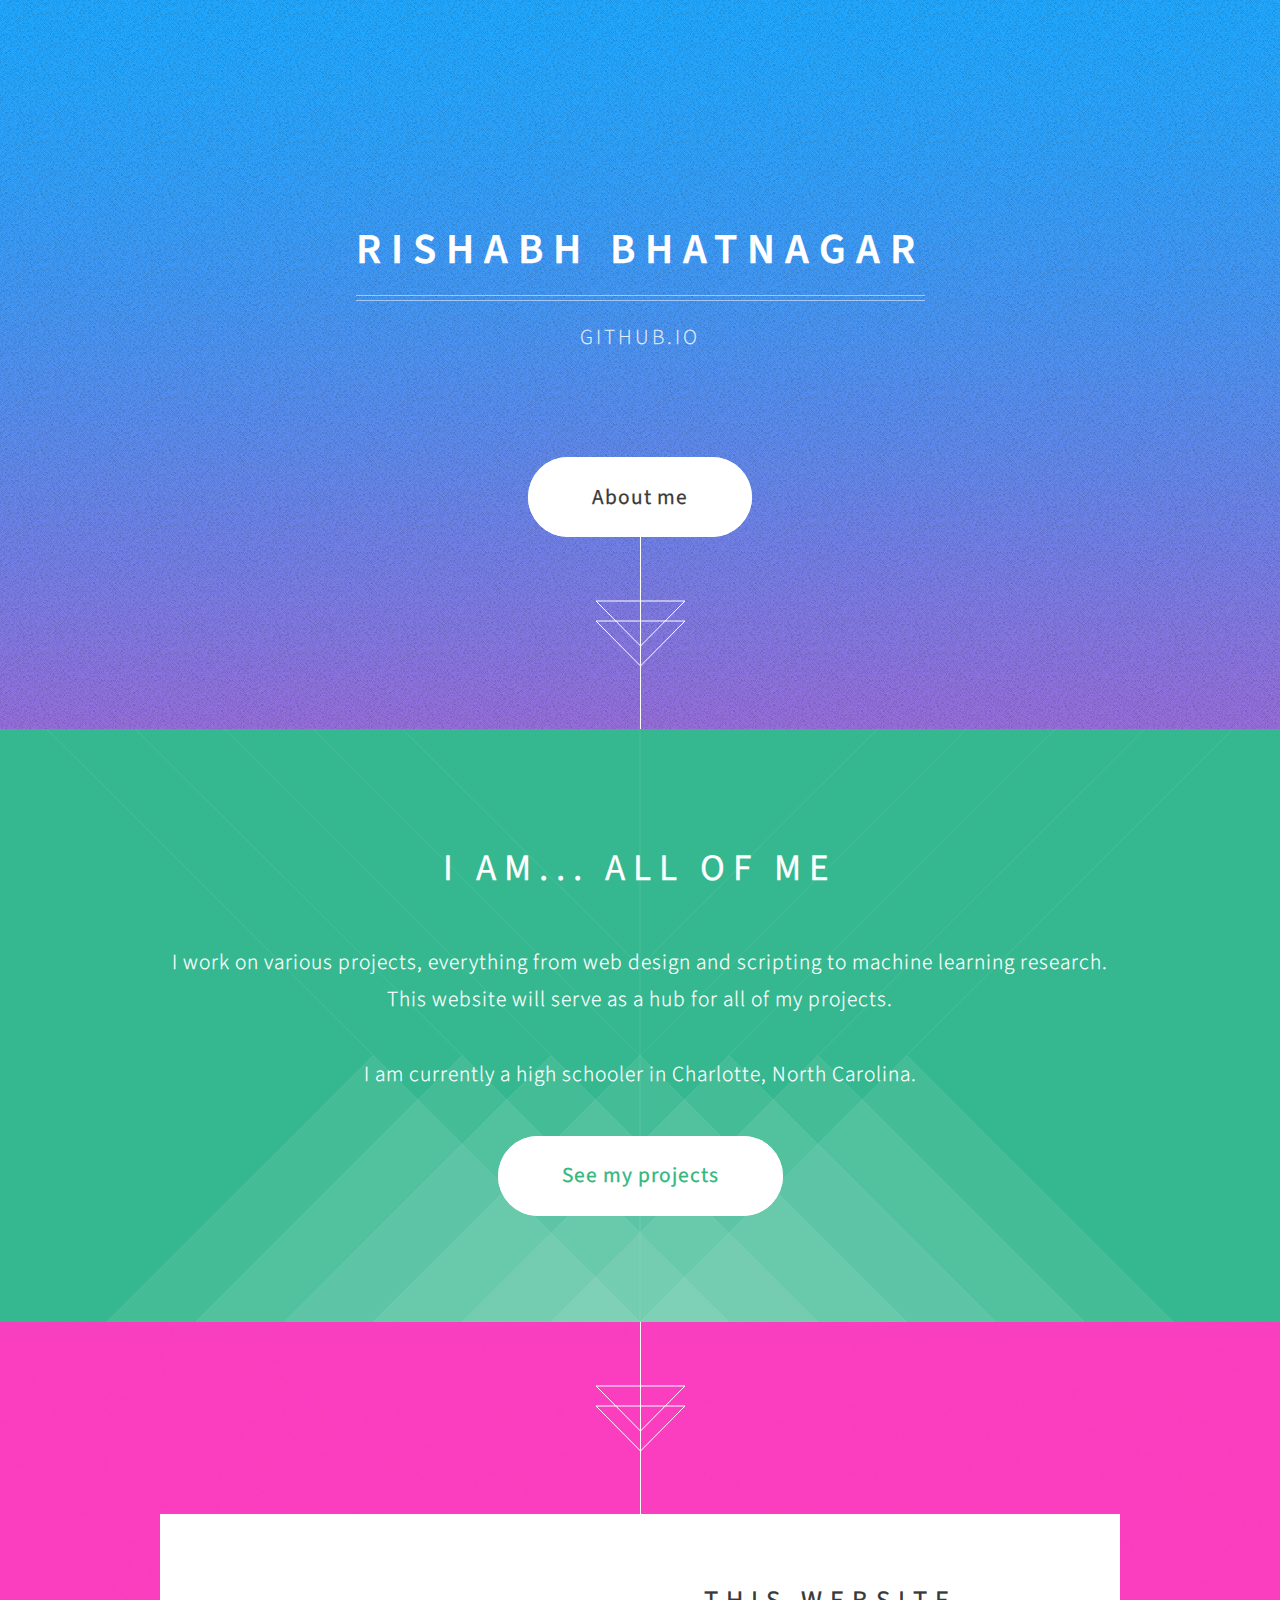
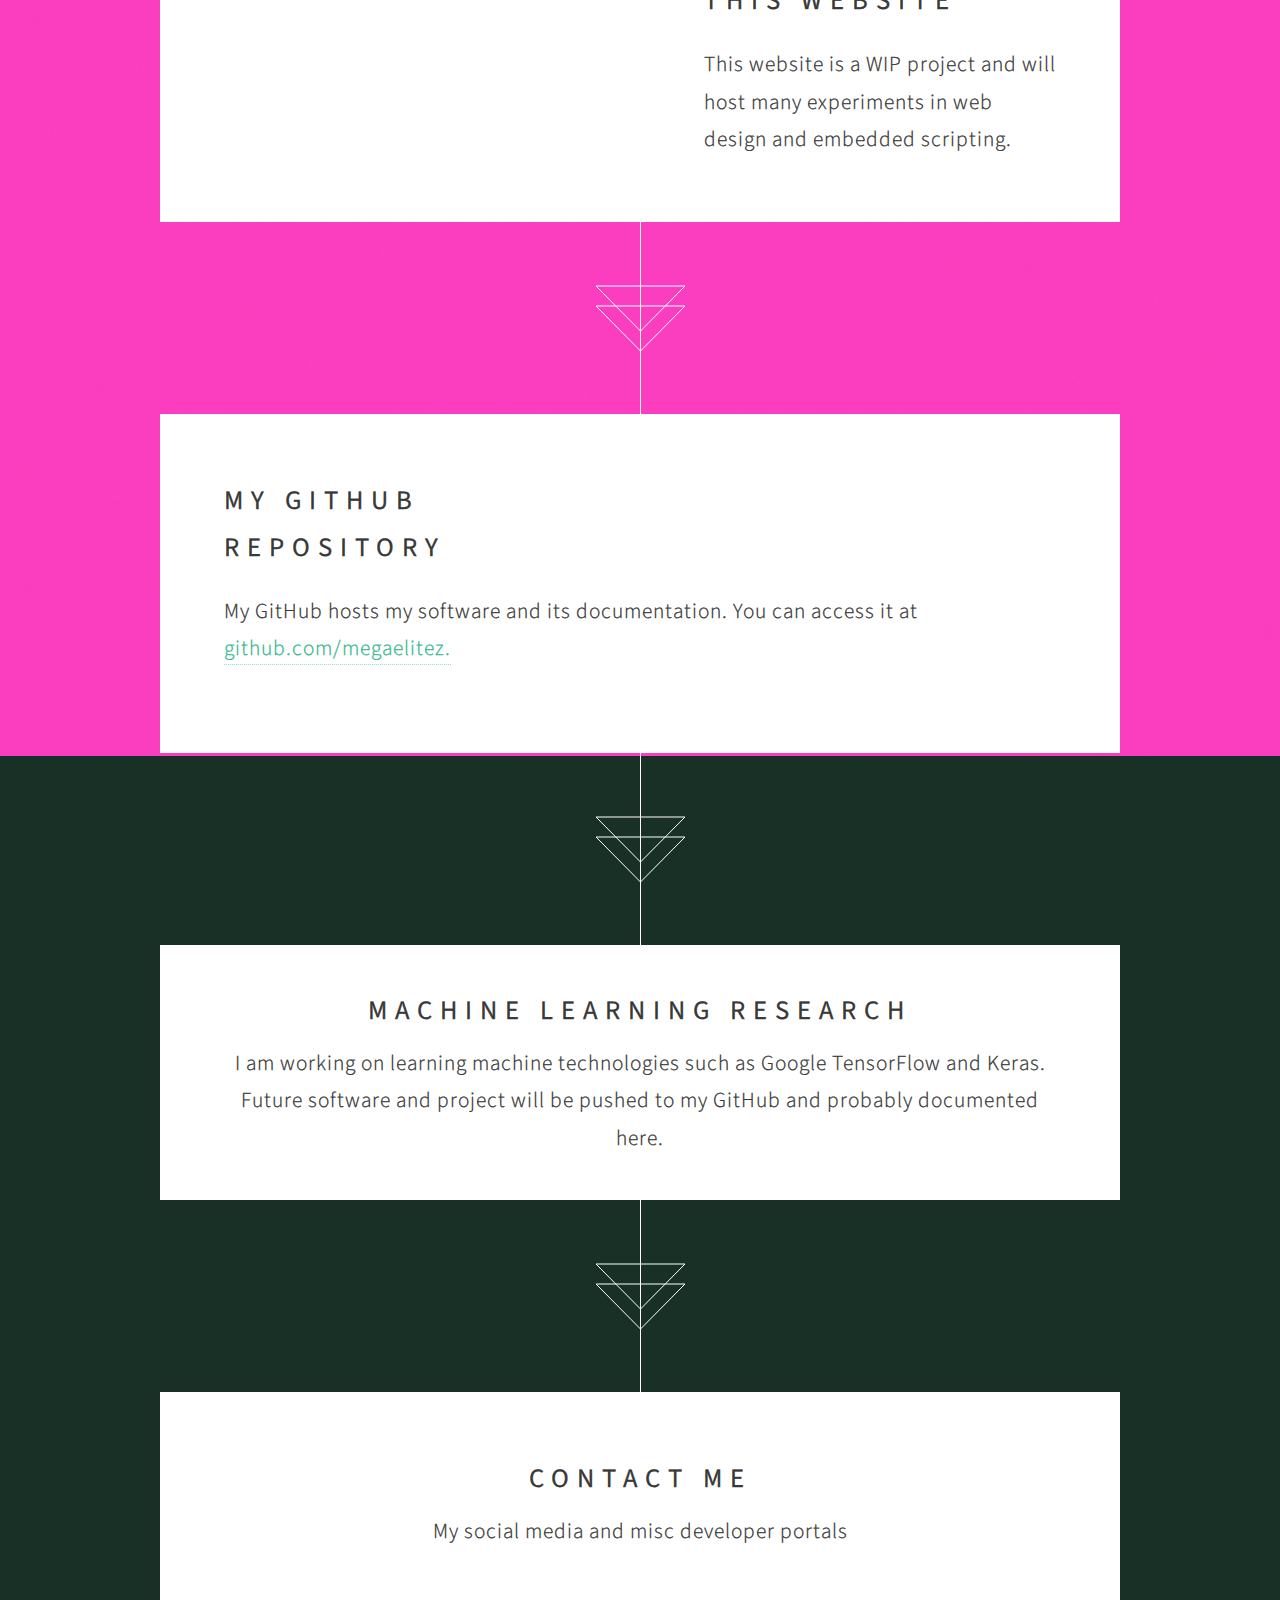
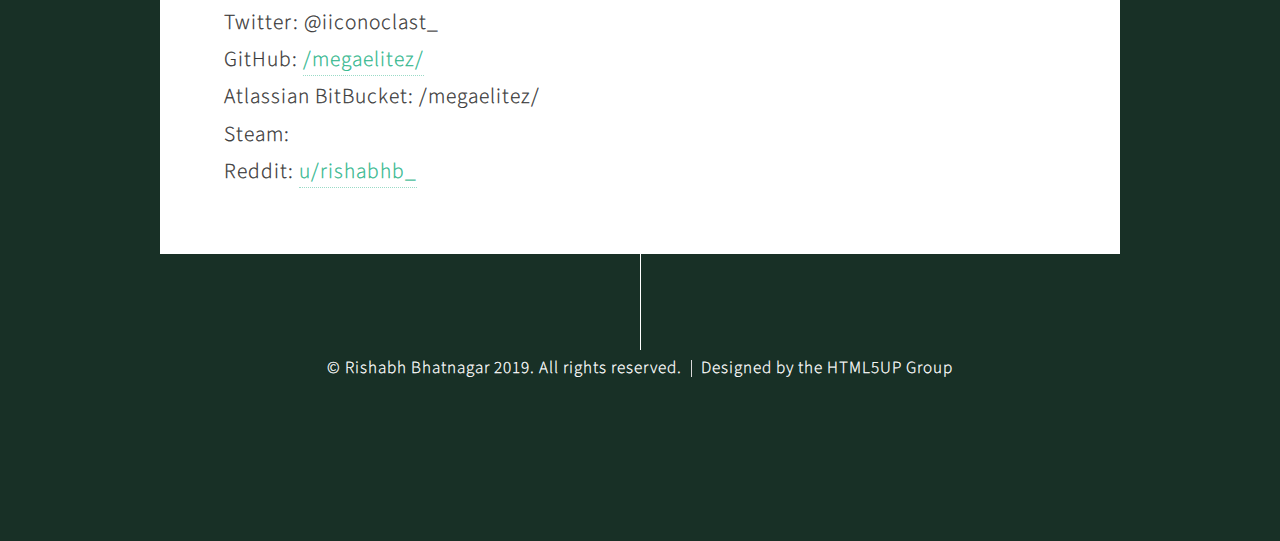
==== index.html @ c84ad57b "Calculator 4" ====
<!DOCTYPE HTML>
<!--
	Overflow by HTML5 UP
	html5up.net | @ajlkn
	Free for personal and commercial use under the CCA 3.0 license (html5up.net/license)
-->
<html>
	<head>
		<!-- Global site tag (gtag.js) - Google Analytics -->
<script async src="https://www.googletagmanager.com/gtag/js?id=UA-146431334-1"></script>
<script>
  window.dataLayer = window.dataLayer || [];
  function gtag(){dataLayer.push(arguments);}
  gtag('js', new Date());

  gtag('config', 'UA-146431334-1');
</script>


		<title>Rishabh Bhatnagar - GitHub.io </title>
		<meta charset="utf-8" />
		<meta name="viewport" content="width=device-width, initial-scale=1, user-scalable=no" />
		<link rel="stylesheet" href="assets/css/main.css" />
		<noscript><link rel="stylesheet" href="assets/css/noscript.css" /></noscript>
	</head>
	<body class="is-preload">

		<!-- Header -->
			<section id="header">
				<header>
					<h1>Rishabh Bhatnagar</h1>
					<p>github.io</p>
				</header>
				<footer>
					<a href="#banner" class="button style2 scrolly-middle">About me</a>
				</footer>
			</section>

		<!-- Banner -->
			<section id="banner">
				<header>
					<h2>I am... All of me</h2>
				</header>
				<p>I work on various projects, everything from web design and scripting to machine learning research.
			  </p>
				<p>
				This website will serve as a hub for all of my projects.
				</p>
			  <br>
				<p>I am currently a high schooler in Charlotte, North Carolina.
			  </p>
				<footer>
					<a href="#first" class="button style2 scrolly">See my projects</a>
				</footer>
			</section>

		<!-- Feature 1 -->
	<article id="first" class="container box style1 right" >
				<div class="inner" >
					<header>
						<h2>This website</h2>
					</header>
					<p>This website is a WIP project and will host many experiments in web design and embedded scripting.</p>
				</div>
			</article>

		<!-- Feature 2 -->
			<article class="container box style1 left">
				<header>
						<h2>My GitHub<br/>
						Repository</h2>
				</header>
			  <p>My GitHub hosts my software and its documentation. You can access it at <a>github.com/megaelitez.</a></p>
				<div class="inner">
</div>
			</article>

		<!-- Portfolio -->
			<article class="container box style2">
				<header>
					<h2>Machine Learning Research</h2>
					<p>I am working on learning machine technologies such as Google TensorFlow and Keras. Future software and project will be pushed to my GitHub and probably documented here.</p>
				</header>
			</article>

		<!-- Contact -->
			<article class="container box style3">
				<header>
					<h2>Contact Me</h2>
					<p>My social media and misc developer portals</p>
				</header>
				<p>Twitter: @iiconoclast_<br>
				GitHub: <a href="github.com/megaelitez">/megaelitez/</a><br>
				Atlassian BitBucket: /megaelitez/<br>
					Steam: <a href="steamcommunity.com/id/iiconic>/id/iiconic"></a><br>
				Reddit: <a href="reddit.com/u/rishabhb">u/rishabhb_</a>
				</p>
				
			</article>

		<!-- Generic -->
		<!--
			<article class="container box style3">
				<header>
					<h2>Generic Box</h2>
					<p>Just a generic box. Nothing to see here.</p>
				</header>
				<section>
					<header>
						<h3>Paragraph</h3>
						<p>This is a subtitle</p>
					</header>
					<p>Phasellus nisl nisl, varius id <sup>porttitor sed pellentesque</sup> ac orci. Pellentesque
					habitant <strong>strong</strong> tristique <b>bold</b> et netus <i>italic</i> malesuada <em>emphasized</em> ac turpis egestas. Morbi
					leo suscipit ut. Praesent <sub>id turpis vitae</sub> turpis pretium ultricies. Vestibulum sit
					amet risus elit.</p>
				</section>
				<section>
					<header>
						<h3>Blockquote</h3>
					</header>
					<blockquote>Fringilla nisl. Donec accumsan interdum nisi, quis tincidunt felis sagittis eget.
					tempus euismod. Vestibulum ante ipsum primis in faucibus.</blockquote>
				</section>
				<section>
					<header>
						<h3>Divider</h3>
					</header>
					<p>Donec consectetur <a href="#">vestibulum dolor et pulvinar</a>. Etiam vel felis enim, at viverra
					ligula. Ut porttitor sagittis lorem, quis eleifend nisi ornare vel. Praesent nec orci
					facilisis leo magna. Cras sit amet urna eros, id egestas urna. Quisque aliquam
					tempus euismod. Vestibulum ante ipsum primis in faucibus orci luctus et ultrices
					posuere cubilia.</p>
					<hr />
					<p>Donec consectetur vestibulum dolor et pulvinar. Etiam vel felis enim, at viverra
					ligula. Ut porttitor sagittis lorem, quis eleifend nisi ornare vel. Praesent nec orci
					facilisis leo magna. Cras sit amet urna eros, id egestas urna. Quisque aliquam
					tempus euismod. Vestibulum ante ipsum primis in faucibus orci luctus et ultrices
					posuere cubilia.</p>
				</section>
				<section>
					<header>
						<h3>Unordered List</h3>
					</header>
					<ul>
						<li>Donec consectetur vestibulum dolor et pulvinar. Etiam vel felis enim, at viverra ligula. Ut porttitor sagittis lorem, quis eleifend nisi ornare vel.</li>
						<li>Donec consectetur vestibulum dolor et pulvinar. Etiam vel felis enim, at viverra ligula. Ut porttitor sagittis lorem, quis eleifend nisi ornare vel.</li>
						<li>Donec consectetur vestibulum dolor et pulvinar. Etiam vel felis enim, at viverra ligula. Ut porttitor sagittis lorem, quis eleifend nisi ornare vel.</li>
						<li>Donec consectetur vestibulum dolor et pulvinar. Etiam vel felis enim, at viverra ligula. Ut porttitor sagittis lorem, quis eleifend nisi ornare vel.</li>
					</ul>
				</section>
				<section>
					<header>
						<h3>Ordered List</h3>
					</header>
					<ol>
						<li>Donec consectetur vestibulum dolor et pulvinar. Etiam vel felis enim, at viverra ligula. Ut porttitor sagittis lorem, quis eleifend nisi ornare vel.</li>
						<li>Donec consectetur vestibulum dolor et pulvinar. Etiam vel felis enim, at viverra ligula. Ut porttitor sagittis lorem, quis eleifend nisi ornare vel.</li>
						<li>Donec consectetur vestibulum dolor et pulvinar. Etiam vel felis enim, at viverra ligula. Ut porttitor sagittis lorem, quis eleifend nisi ornare vel.</li>
						<li>Donec consectetur vestibulum dolor et pulvinar. Etiam vel felis enim, at viverra ligula. Ut porttitor sagittis lorem, quis eleifend nisi ornare vel.</li>
					</ol>
				</section>
				<section>
					<header>
						<h3>Table</h3>
					</header>
					<div class="table-wrapper">
						<table>
							<thead>
								<tr>
									<th>ID</th>
									<th>Name</th>
									<th>Description</th>
									<th>Price</th>
								</tr>
							</thead>
							<tbody>
								<tr>
									<td>45815</td>
									<td>Something</td>
									<td>Ut porttitor sagittis lorem quis nisi ornare.</td>
									<td>29.99</td>
								</tr>
								<tr>
									<td>24524</td>
									<td>Nothing</td>
									<td>Ut porttitor sagittis lorem quis nisi ornare.</td>
									<td>19.99</td>
								</tr>
								<tr>
									<td>45815</td>
									<td>Something</td>
									<td>Ut porttitor sagittis lorem quis nisi ornare.</td>
									<td>29.99</td>
								</tr>
								<tr>
									<td>24524</td>
									<td>Nothing</td>
									<td>Ut porttitor sagittis lorem quis nisi ornare.</td>
									<td>19.99</td>
								</tr>
							</tbody>
							<tfoot>
								<tr>
									<td colspan="3"></td>
									<td>100.00</td>
								</tr>
							</tfoot>
						</table>
					</div>
				</section>
				<section>
					<header>
						<h3>Form</h3>
					</header>
					<form method="post" action="#">
						<div class="row">
							<div class="col-6 col-12-mobile">
								<input class="text" type="text" name="name" id="name" value="" placeholder="John Doe" />
							</div>
							<div class="col-6 col-12-mobile">
								<input class="text" type="text" name="email" id="email" value="" placeholder="johndoe@domain.tld" />
							</div>
							<div class="col-12">
								<select name="department" id="department">
									<option value="">Choose a department</option>
									<option value="1">Manufacturing</option>
									<option value="2">Administration</option>
									<option value="3">Support</option>
								</select>
							</div>
							<div class="col-12">
								<input class="text" type="text" name="subject" id="subject" value="" placeholder="Enter your subject" />
							</div>
							<div class="col-12">
								<textarea name="message" id="message" placeholder="Enter your message"></textarea>
							</div>
							<div class="col-12">
								<ul class="actions">
									<li><input type="submit" value="Submit" /></li>
									<li><input type="reset" class="style3" value="Clear Form" /></li>
								</ul>
							</div>
						</div>
					</form>
				</section>
			</article>
		-->

		<section id="footer">

			<div class="copyright">
				<ul class="menu">
					<li>&copy; Rishabh Bhatnagar 2019. All rights reserved.</li><li>Designed by the HTML5UP Group</li>
				</ul>
			</div>
		</section>

		<!-- Scripts -->
			<script src="assets/js/jquery.min.js"></script>
			<script src="assets/js/jquery.scrolly.min.js"></script>
			<script src="assets/js/jquery.poptrox.min.js"></script>
			<script src="assets/js/browser.min.js"></script>
			<script src="assets/js/breakpoints.min.js"></script>
			<script src="assets/js/util.js"></script>
			<script src="assets/js/main.js"></script>

	</body>
</html>
---- assets/css/main.css ----
@import url("https://fonts.googleapis.com/css?family=Source+Sans+Pro:300,300italic,400,600");
@import url("fontawesome-all.min.css");

/*
	Overflow by HTML5 UP
	html5up.net | @ajlkn
	Free for personal and commercial use under the CCA 3.0 license (html5up.net/license)
*/

html, body, div, span, applet, object,
iframe, h1, h2, h3, h4, h5, h6, p, blockquote,
pre, a, abbr, acronym, address, big, cite,
code, del, dfn, em, img, ins, kbd, q, s, samp,
small, strike, strong, sub, sup, tt, var, b,
u, i, center, dl, dt, dd, ol, ul, li, fieldset,
form, label, legend, table, caption, tbody,
tfoot, thead, tr, th, td, article, aside,
canvas, details, embed, figure, figcaption,
footer, header, hgroup, menu, nav, output, ruby,
section, summary, time, mark, audio, video {
	margin: 0;
	padding: 0;
	border: 0;
	font-size: 100%;
	font: inherit;
	vertical-align: baseline;}

article, aside, details, figcaption, figure,
footer, header, hgroup, menu, nav, section {
	display: block;}

body {
	line-height: 1;
}

ol, ul {
	list-style: none;
}

blockquote, q {
	quotes: none;
}

	blockquote:before, blockquote:after, q:before, q:after {
		content: '';
		content: none;
	}

table {
	border-collapse: collapse;
	border-spacing: 0;
}

body {
	-webkit-text-size-adjust: none;
}

mark {
	background-color: transparent;
	color: inherit;
}

input::-moz-focus-inner {
	border: 0;
	padding: 0;
}

input, select, textarea {
	-moz-appearance: none;
	-webkit-appearance: none;
	-ms-appearance: none;
	appearance: none;
}

/* Basic */

	html {
		box-sizing: border-box;
	}

	*, *:before, *:after {
		box-sizing: inherit;
	}

	body {
		background-color: #183026;
		background-image: url("images/overlay.png"), url("../../images/bg.jpg");
		background-repeat: repeat, no-repeat;
		background-size: auto, cover;
		background-position: top left, center 0;
		background-attachment: fixed, fixed;
		font-family: 'Source Sans Pro', sans-serif;
		font-size: 18pt;
		line-height: 1.75em;
		font-weight: 300;
		letter-spacing: 1px;
		color: #3a3939;
		text-shadow: 0 0 0.5px rgba(58, 57, 57, 0.25);
		-webkit-text-stroke: 0.25px;
	}

		body.is-scroll {
			background-attachment: scroll, scroll;
			background-size: auto, 100% auto;
		}

		body.is-preload *, body.is-preload *:before, body.is-preload *:after {
			-moz-animation: none !important;
			-webkit-animation: none !important;
			-ms-animation: none !important;
			animation: none !important;
			-moz-transition: none !important;
			-webkit-transition: none !important;
			-ms-transition: none !important;
			transition: none !important;
		}

	input, textarea, select {
		font-family: 'Source Sans Pro', sans-serif;
		font-size: 18pt;
		line-height: 1.75em;
		font-weight: 300;
		letter-spacing: 1px;
		color: #3a3939;
		text-shadow: 0 0 0.5px rgba(58, 57, 57, 0.25);
		-webkit-text-stroke: 0.25px;
	}

	h1, h2, h3, h4, h5, h6 {
		font-weight: 400;
		text-transform: uppercase;
		line-height: 1.75em;
	}

	h1 a, h2 a, h3 a, h4 a, h5 a, h6 a {
		color: inherit;
		text-decoration: none;
	}

	h2 {
		font-size: 1.25em;
		letter-spacing: 8px;
	}

	h3 {
		font-size: 1em;
		letter-spacing: 5px;
	}

	strong, b {
		font-weight: 400;
	}

	em, i {
		font-style: italic;
	}

	a {
		-moz-transition: border-color 0.35s ease-in-out, color 0.35s ease-in-out;
		-webkit-transition: border-color 0.35s ease-in-out, color 0.35s ease-in-out;
		-ms-transition: border-color 0.35s ease-in-out, color 0.35s ease-in-out;
		transition: border-color 0.35s ease-in-out, color 0.35s ease-in-out;
		color: #35b88f;
		text-shadow: 0 0 0.5px rgba(53, 184, 143, 0.25);
		text-decoration: none;
		border-bottom: dotted 1px rgba(53, 184, 143, 0.5);
	}

		a:hover {
			border-bottom-color: rgba(53, 184, 143, 0);
		}

	sub {
		position: relative;
		top: 0.5em;
		font-size: 0.8em;
	}

	sup {
		position: relative;
		top: -0.5em;
		font-size: 0.8em;
	}

	hr {
		border: 0;
		border-top: solid 1px #dad9d9;
		margin: 2em 0 2em 0;
	}

	blockquote {
		border-left: solid 0.5em #eae9e9;
		padding: 1em 0 1em 2em;
		font-style: italic;
	}

	p, ul, ol, dl, table {
		margin-bottom: 1em;
	}

	header {
		margin-bottom: 1em;
	}

		header p {
			display: block;
			margin: 0.5em 0 0 0;
			padding: 0 0 1.5em 0;
		}

	footer {
		margin-top: 1em;
	}

	br.clear {
		clear: both;
	}

/* Container */

	.container {
		margin: 0 auto;
		max-width: 100%;
		width: 1140px;
	}

		@media screen and (max-width: 1680px) {

			.container {
				width: 960px;
			}

		}

		@media screen and (max-width: 1080px) {

			.container {
				width: 95%;
			}

		}

/* Row */

	.row {
		display: flex;
		flex-wrap: wrap;
		box-sizing: border-box;
		align-items: stretch;
	}

		.row > * {
			box-sizing: border-box;
		}

		.row.gtr-uniform > * > :last-child {
			margin-bottom: 0;
		}

		.row.aln-left {
			justify-content: flex-start;
		}

		.row.aln-center {
			justify-content: center;
		}

		.row.aln-right {
			justify-content: flex-end;
		}

		.row.aln-top {
			align-items: flex-start;
		}

		.row.aln-middle {
			align-items: center;
		}

		.row.aln-bottom {
			align-items: flex-end;
		}

		.row > .imp {
			order: -1;
		}

		.row > .col-1 {
			width: 8.33333%;
		}

		.row > .off-1 {
			margin-left: 8.33333%;
		}

		.row > .col-2 {
			width: 16.66667%;
		}

		.row > .off-2 {
			margin-left: 16.66667%;
		}

		.row > .col-3 {
			width: 25%;
		}

		.row > .off-3 {
			margin-left: 25%;
		}

		.row > .col-4 {
			width: 33.33333%;
		}

		.row > .off-4 {
			margin-left: 33.33333%;
		}

		.row > .col-5 {
			width: 41.66667%;
		}

		.row > .off-5 {
			margin-left: 41.66667%;
		}

		.row > .col-6 {
			width: 50%;
		}

		.row > .off-6 {
			margin-left: 50%;
		}

		.row > .col-7 {
			width: 58.33333%;
		}

		.row > .off-7 {
			margin-left: 58.33333%;
		}

		.row > .col-8 {
			width: 66.66667%;
		}

		.row > .off-8 {
			margin-left: 66.66667%;
		}

		.row > .col-9 {
			width: 75%;
		}

		.row > .off-9 {
			margin-left: 75%;
		}

		.row > .col-10 {
			width: 83.33333%;
		}

		.row > .off-10 {
			margin-left: 83.33333%;
		}

		.row > .col-11 {
			width: 91.66667%;
		}

		.row > .off-11 {
			margin-left: 91.66667%;
		}

		.row > .col-12 {
			width: 100%;
		}

		.row > .off-12 {
			margin-left: 100%;
		}

		.row.gtr-0 {
			margin-top: 0px;
			margin-left: 0px;
		}

			.row.gtr-0 > * {
				padding: 0px 0 0 0px;
			}

			.row.gtr-0.gtr-uniform {
				margin-top: 0px;
			}

				.row.gtr-0.gtr-uniform > * {
					padding-top: 0px;
				}

		.row.gtr-25 {
			margin-top: -10px;
			margin-left: -10px;
		}

			.row.gtr-25 > * {
				padding: 10px 0 0 10px;
			}

			.row.gtr-25.gtr-uniform {
				margin-top: -10px;
			}

				.row.gtr-25.gtr-uniform > * {
					padding-top: 10px;
				}

		.row.gtr-50 {
			margin-top: -20px;
			margin-left: -20px;
		}

			.row.gtr-50 > * {
				padding: 20px 0 0 20px;
			}

			.row.gtr-50.gtr-uniform {
				margin-top: -20px;
			}

				.row.gtr-50.gtr-uniform > * {
					padding-top: 20px;
				}

		.row {
			margin-top: -40px;
			margin-left: -40px;
		}

			.row > * {
				padding: 40px 0 0 40px;
			}

			.row.gtr-uniform {
				margin-top: -40px;
			}

				.row.gtr-uniform > * {
					padding-top: 40px;
				}

		.row.gtr-150 {
			margin-top: -60px;
			margin-left: -60px;
		}

			.row.gtr-150 > * {
				padding: 60px 0 0 60px;
			}

			.row.gtr-150.gtr-uniform {
				margin-top: -60px;
			}

				.row.gtr-150.gtr-uniform > * {
					padding-top: 60px;
				}

		.row.gtr-200 {
			margin-top: -80px;
			margin-left: -80px;
		}

			.row.gtr-200 > * {
				padding: 80px 0 0 80px;
			}

			.row.gtr-200.gtr-uniform {
				margin-top: -80px;
			}

				.row.gtr-200.gtr-uniform > * {
					padding-top: 80px;
				}

		@media screen and (max-width: 1680px) {

			.row {
				display: flex;
				flex-wrap: wrap;
				box-sizing: border-box;
				align-items: stretch;
			}

				.row > * {
					box-sizing: border-box;
				}

				.row.gtr-uniform > * > :last-child {
					margin-bottom: 0;
				}

				.row.aln-left {
					justify-content: flex-start;
				}

				.row.aln-center {
					justify-content: center;
				}

				.row.aln-right {
					justify-content: flex-end;
				}

				.row.aln-top {
					align-items: flex-start;
				}

				.row.aln-middle {
					align-items: center;
				}

				.row.aln-bottom {
					align-items: flex-end;
				}

				.row > .imp-wide {
					order: -1;
				}

				.row > .col-1-wide {
					width: 8.33333%;
				}

				.row > .off-1-wide {
					margin-left: 8.33333%;
				}

				.row > .col-2-wide {
					width: 16.66667%;
				}

				.row > .off-2-wide {
					margin-left: 16.66667%;
				}

				.row > .col-3-wide {
					width: 25%;
				}

				.row > .off-3-wide {
					margin-left: 25%;
				}

				.row > .col-4-wide {
					width: 33.33333%;
				}

				.row > .off-4-wide {
					margin-left: 33.33333%;
				}

				.row > .col-5-wide {
					width: 41.66667%;
				}

				.row > .off-5-wide {
					margin-left: 41.66667%;
				}

				.row > .col-6-wide {
					width: 50%;
				}

				.row > .off-6-wide {
					margin-left: 50%;
				}

				.row > .col-7-wide {
					width: 58.33333%;
				}

				.row > .off-7-wide {
					margin-left: 58.33333%;
				}

				.row > .col-8-wide {
					width: 66.66667%;
				}

				.row > .off-8-wide {
					margin-left: 66.66667%;
				}

				.row > .col-9-wide {
					width: 75%;
				}

				.row > .off-9-wide {
					margin-left: 75%;
				}

				.row > .col-10-wide {
					width: 83.33333%;
				}

				.row > .off-10-wide {
					margin-left: 83.33333%;
				}

				.row > .col-11-wide {
					width: 91.66667%;
				}

				.row > .off-11-wide {
					margin-left: 91.66667%;
				}

				.row > .col-12-wide {
					width: 100%;
				}

				.row > .off-12-wide {
					margin-left: 100%;
				}

				.row.gtr-0 {
					margin-top: 0px;
					margin-left: 0px;
				}

					.row.gtr-0 > * {
						padding: 0px 0 0 0px;
					}

					.row.gtr-0.gtr-uniform {
						margin-top: 0px;
					}

						.row.gtr-0.gtr-uniform > * {
							padding-top: 0px;
						}

				.row.gtr-25 {
					margin-top: -10px;
					margin-left: -10px;
				}

					.row.gtr-25 > * {
						padding: 10px 0 0 10px;
					}

					.row.gtr-25.gtr-uniform {
						margin-top: -10px;
					}

						.row.gtr-25.gtr-uniform > * {
							padding-top: 10px;
						}

				.row.gtr-50 {
					margin-top: -20px;
					margin-left: -20px;
				}

					.row.gtr-50 > * {
						padding: 20px 0 0 20px;
					}

					.row.gtr-50.gtr-uniform {
						margin-top: -20px;
					}

						.row.gtr-50.gtr-uniform > * {
							padding-top: 20px;
						}

				.row {
					margin-top: -40px;
					margin-left: -40px;
				}

					.row > * {
						padding: 40px 0 0 40px;
					}

					.row.gtr-uniform {
						margin-top: -40px;
					}

						.row.gtr-uniform > * {
							padding-top: 40px;
						}

				.row.gtr-150 {
					margin-top: -60px;
					margin-left: -60px;
				}

					.row.gtr-150 > * {
						padding: 60px 0 0 60px;
					}

					.row.gtr-150.gtr-uniform {
						margin-top: -60px;
					}

						.row.gtr-150.gtr-uniform > * {
							padding-top: 60px;
						}

				.row.gtr-200 {
					margin-top: -80px;
					margin-left: -80px;
				}

					.row.gtr-200 > * {
						padding: 80px 0 0 80px;
					}

					.row.gtr-200.gtr-uniform {
						margin-top: -80px;
					}

						.row.gtr-200.gtr-uniform > * {
							padding-top: 80px;
						}

		}

		@media screen and (max-width: 1080px) {

			.row {
				display: flex;
				flex-wrap: wrap;
				box-sizing: border-box;
				align-items: stretch;
			}

				.row > * {
					box-sizing: border-box;
				}

				.row.gtr-uniform > * > :last-child {
					margin-bottom: 0;
				}

				.row.aln-left {
					justify-content: flex-start;
				}

				.row.aln-center {
					justify-content: center;
				}

				.row.aln-right {
					justify-content: flex-end;
				}

				.row.aln-top {
					align-items: flex-start;
				}

				.row.aln-middle {
					align-items: center;
				}

				.row.aln-bottom {
					align-items: flex-end;
				}

				.row > .imp-normal {
					order: -1;
				}

				.row > .col-1-normal {
					width: 8.33333%;
				}

				.row > .off-1-normal {
					margin-left: 8.33333%;
				}

				.row > .col-2-normal {
					width: 16.66667%;
				}

				.row > .off-2-normal {
					margin-left: 16.66667%;
				}

				.row > .col-3-normal {
					width: 25%;
				}

				.row > .off-3-normal {
					margin-left: 25%;
				}

				.row > .col-4-normal {
					width: 33.33333%;
				}

				.row > .off-4-normal {
					margin-left: 33.33333%;
				}

				.row > .col-5-normal {
					width: 41.66667%;
				}

				.row > .off-5-normal {
					margin-left: 41.66667%;
				}

				.row > .col-6-normal {
					width: 50%;
				}

				.row > .off-6-normal {
					margin-left: 50%;
				}

				.row > .col-7-normal {
					width: 58.33333%;
				}

				.row > .off-7-normal {
					margin-left: 58.33333%;
				}

				.row > .col-8-normal {
					width: 66.66667%;
				}

				.row > .off-8-normal {
					margin-left: 66.66667%;
				}

				.row > .col-9-normal {
					width: 75%;
				}

				.row > .off-9-normal {
					margin-left: 75%;
				}

				.row > .col-10-normal {
					width: 83.33333%;
				}

				.row > .off-10-normal {
					margin-left: 83.33333%;
				}

				.row > .col-11-normal {
					width: 91.66667%;
				}

				.row > .off-11-normal {
					margin-left: 91.66667%;
				}

				.row > .col-12-normal {
					width: 100%;
				}

				.row > .off-12-normal {
					margin-left: 100%;
				}

				.row.gtr-0 {
					margin-top: 0px;
					margin-left: 0px;
				}

					.row.gtr-0 > * {
						padding: 0px 0 0 0px;
					}

					.row.gtr-0.gtr-uniform {
						margin-top: 0px;
					}

						.row.gtr-0.gtr-uniform > * {
							padding-top: 0px;
						}

				.row.gtr-25 {
					margin-top: -10px;
					margin-left: -10px;
				}

					.row.gtr-25 > * {
						padding: 10px 0 0 10px;
					}

					.row.gtr-25.gtr-uniform {
						margin-top: -10px;
					}

						.row.gtr-25.gtr-uniform > * {
							padding-top: 10px;
						}

				.row.gtr-50 {
					margin-top: -20px;
					margin-left: -20px;
				}

					.row.gtr-50 > * {
						padding: 20px 0 0 20px;
					}

					.row.gtr-50.gtr-uniform {
						margin-top: -20px;
					}

						.row.gtr-50.gtr-uniform > * {
							padding-top: 20px;
						}

				.row {
					margin-top: -40px;
					margin-left: -40px;
				}

					.row > * {
						padding: 40px 0 0 40px;
					}

					.row.gtr-uniform {
						margin-top: -40px;
					}

						.row.gtr-uniform > * {
							padding-top: 40px;
							margin-left: auto;
							margin-right: auto;
						}

				.row.gtr-150 {
					margin-top: -60px;
					margin-left: -60px;
				}

					.row.gtr-150 > * {
						padding: 60px 0 0 60px;
					}

					.row.gtr-150.gtr-uniform {
						margin-top: -60px;
					}

						.row.gtr-150.gtr-uniform > * {
							padding-top: 60px;
						}

				.row.gtr-200 {
					margin-top: -80px;
					margin-left: -80px;
				}

					.row.gtr-200 > * {
						padding: 80px 0 0 80px;
					}

					.row.gtr-200.gtr-uniform {
						margin-top: -80px;
					}

						.row.gtr-200.gtr-uniform > * {
							padding-top: 80px;
						}

		}

		@media screen and (max-width: 840px) {

			.row {
				display: flex;
				flex-wrap: wrap;
				box-sizing: border-box;
				align-items: stretch;
			}

				.row > * {
					box-sizing: border-box;
				}

				.row.gtr-uniform > * > :last-child {
					margin-bottom: 0;
				}

				.row.aln-left {
					justify-content: flex-start;
				}

				.row.aln-center {
					justify-content: center;
				}

				.row.aln-right {
					justify-content: flex-end;
				}

				.row.aln-top {
					align-items: flex-start;
				}

				.row.aln-middle {
					align-items: center;
				}

				.row.aln-bottom {
					align-items: flex-end;
				}

				.row > .imp-narrow {
					order: -1;
				}

				.row > .col-1-narrow {
					width: 8.33333%;
				}

				.row > .off-1-narrow {
					margin-left: 8.33333%;
				}

				.row > .col-2-narrow {
					width: 16.66667%;
				}

				.row > .off-2-narrow {
					margin-left: 16.66667%;
				}

				.row > .col-3-narrow {
					width: 25%;
				}

				.row > .off-3-narrow {
					margin-left: 25%;
				}

				.row > .col-4-narrow {
					width: 33.33333%;
				}

				.row > .off-4-narrow {
					margin-left: 33.33333%;
				}

				.row > .col-5-narrow {
					width: 41.66667%;
				}

				.row > .off-5-narrow {
					margin-left: 41.66667%;
				}

				.row > .col-6-narrow {
					width: 50%;
				}

				.row > .off-6-narrow {
					margin-left: 50%;
				}

				.row > .col-7-narrow {
					width: 58.33333%;
				}

				.row > .off-7-narrow {
					margin-left: 58.33333%;
				}

				.row > .col-8-narrow {
					width: 66.66667%;
				}

				.row > .off-8-narrow {
					margin-left: 66.66667%;
				}

				.row > .col-9-narrow {
					width: 75%;
				}

				.row > .off-9-narrow {
					margin-left: 75%;
				}

				.row > .col-10-narrow {
					width: 83.33333%;
				}

				.row > .off-10-narrow {
					margin-left: 83.33333%;
				}

				.row > .col-11-narrow {
					width: 91.66667%;
				}

				.row > .off-11-narrow {
					margin-left: 91.66667%;
				}

				.row > .col-12-narrow {
					width: 100%;
				}

				.row > .off-12-narrow {
					margin-left: 100%;
				}

				.row.gtr-0 {
					margin-top: 0px;
					margin-left: 0px;
				}

					.row.gtr-0 > * {
						padding: 0px 0 0 0px;
					}

					.row.gtr-0.gtr-uniform {
						margin-top: 0px;
					}

						.row.gtr-0.gtr-uniform > * {
							padding-top: 0px;
						}

				.row.gtr-25 {
					margin-top: -7.5px;
					margin-left: -7.5px;
				}

					.row.gtr-25 > * {
						padding: 7.5px 0 0 7.5px;
					}

					.row.gtr-25.gtr-uniform {
						margin-top: -7.5px;
					}

						.row.gtr-25.gtr-uniform > * {
							padding-top: 7.5px;
						}

				.row.gtr-50 {
					margin-top: -15px;
					margin-left: -15px;
				}

					.row.gtr-50 > * {
						padding: 15px 0 0 15px;
					}

					.row.gtr-50.gtr-uniform {
						margin-top: -15px;
					}

						.row.gtr-50.gtr-uniform > * {
							padding-top: 15px;
						}

				.row {
					margin-top: -30px;
					margin-left: -30px;
				}

					.row > * {
						padding: 30px 0 0 30px;
					}

					.row.gtr-uniform {
						margin-top: -30px;
					}

						.row.gtr-uniform > * {
							padding-top: 30px;
						}

				.row.gtr-150 {
					margin-top: -45px;
					margin-left: -45px;
				}

					.row.gtr-150 > * {
						padding: 45px 0 0 45px;
					}

					.row.gtr-150.gtr-uniform {
						margin-top: -45px;
					}

						.row.gtr-150.gtr-uniform > * {
							padding-top: 45px;
						}

				.row.gtr-200 {
					margin-top: -60px;
					margin-left: -60px;
				}

					.row.gtr-200 > * {
						padding: 60px 0 0 60px;
					}

					.row.gtr-200.gtr-uniform {
						margin-top: -60px;
					}

						.row.gtr-200.gtr-uniform > * {
							padding-top: 60px;
						}

		}

		@media screen and (max-width: 736px) {

			.row {
				display: flex;
				flex-wrap: wrap;
				box-sizing: border-box;
				align-items: stretch;
			}

				.row > * {
					box-sizing: border-box;
				}

				.row.gtr-uniform > * > :last-child {
					margin-bottom: 0;
				}

				.row.aln-left {
					justify-content: flex-start;
				}

				.row.aln-center {
					justify-content: center;
				}

				.row.aln-right {
					justify-content: flex-end;
				}

				.row.aln-top {
					align-items: flex-start;
				}

				.row.aln-middle {
					align-items: center;
				}

				.row.aln-bottom {
					align-items: flex-end;
				}

				.row > .imp-mobile {
					order: -1;
				}

				.row > .col-1-mobile {
					width: 8.33333%;
				}

				.row > .off-1-mobile {
					margin-left: 8.33333%;
				}

				.row > .col-2-mobile {
					width: 16.66667%;
				}

				.row > .off-2-mobile {
					margin-left: 16.66667%;
				}

				.row > .col-3-mobile {
					width: 25%;
				}

				.row > .off-3-mobile {
					margin-left: 25%;
				}

				.row > .col-4-mobile {
					width: 33.33333%;
				}

				.row > .off-4-mobile {
					margin-left: 33.33333%;
				}

				.row > .col-5-mobile {
					width: 41.66667%;
				}

				.row > .off-5-mobile {
					margin-left: 41.66667%;
				}

				.row > .col-6-mobile {
					width: 50%;
				}

				.row > .off-6-mobile {
					margin-left: 50%;
				}

				.row > .col-7-mobile {
					width: 58.33333%;
				}

				.row > .off-7-mobile {
					margin-left: 58.33333%;
				}

				.row > .col-8-mobile {
					width: 66.66667%;
				}

				.row > .off-8-mobile {
					margin-left: 66.66667%;
				}

				.row > .col-9-mobile {
					width: 75%;
				}

				.row > .off-9-mobile {
					margin-left: 75%;
				}

				.row > .col-10-mobile {
					width: 83.33333%;
				}

				.row > .off-10-mobile {
					margin-left: 83.33333%;
				}

				.row > .col-11-mobile {
					width: 91.66667%;
				}

				.row > .off-11-mobile {
					margin-left: 91.66667%;
				}

				.row > .col-12-mobile {
					width: 100%;
				}

				.row > .off-12-mobile {
					margin-left: 100%;
				}

				.row.gtr-0 {
					margin-top: 0px;
					margin-left: 0px;
				}

					.row.gtr-0 > * {
						padding: 0px 0 0 0px;
					}

					.row.gtr-0.gtr-uniform {
						margin-top: 0px;
					}

						.row.gtr-0.gtr-uniform > * {
							padding-top: 0px;
						}

				.row.gtr-25 {
					margin-top: -5px;
					margin-left: -5px;
				}

					.row.gtr-25 > * {
						padding: 5px 0 0 5px;
					}

					.row.gtr-25.gtr-uniform {
						margin-top: -5px;
					}

						.row.gtr-25.gtr-uniform > * {
							padding-top: 5px;
						}

				.row.gtr-50 {
					margin-top: -10px;
					margin-left: -10px;
				}

					.row.gtr-50 > * {
						padding: 10px 0 0 10px;
					}

					.row.gtr-50.gtr-uniform {
						margin-top: -10px;
					}

						.row.gtr-50.gtr-uniform > * {
							padding-top: 10px;
						}

				.row {
					margin-top: -20px;
					margin-left: -20px;
				}

					.row > * {
						padding: 20px 0 0 20px;
					}

					.row.gtr-uniform {
						margin-top: -20px;
					}

						.row.gtr-uniform > * {
							padding-top: 20px;
						}

				.row.gtr-150 {
					margin-top: -30px;
					margin-left: -30px;
				}

					.row.gtr-150 > * {
						padding: 30px 0 0 30px;
					}

					.row.gtr-150.gtr-uniform {
						margin-top: -30px;
					}

						.row.gtr-150.gtr-uniform > * {
							padding-top: 30px;
						}

				.row.gtr-200 {
					margin-top: -40px;
					margin-left: -40px;
				}

					.row.gtr-200 > * {
						padding: 40px 0 0 40px;
					}

					.row.gtr-200.gtr-uniform {
						margin-top: -40px;
					}

						.row.gtr-200.gtr-uniform > * {
							padding-top: 40px;
						}

		}

/* Sections/Article */

	section, article {
		margin-bottom: 3em;
	}

	section > :last-child,
	article > :last-child,
	section:last-child,
	article:last-child {
		margin-bottom: 0;
	}

	.row > section, .row > article {
		margin-bottom: 0;
	}

/* Image */

	.image {
		display: inline-block;
		border: 0;
	}

		.image img {
			display: block;
			width: 100%;
		}

		.image.featured {
			display: block;
			width: 100%;
			margin: 0 0 2em 0;
		}

		.image.fit {
			display: block;
			width: 100%;
		}

		.image.left {
			float: left;
			margin: 0 2em 2em 0;
		}

		.image.centered {
			display: block;
			margin: 0 0 2em 0;
		}

			.image.centered img {
				margin: 0 auto;
				width: auto;
			}

/* List */

	ul {
		list-style: disc;
		padding-left: 1em;
	}

		ul li {
			padding-left: 1.5em;
			margin-top: 1.5em;
		}

			ul li:first-child {
				margin-top: 0;
			}

	ol {
		list-style: decimal;
		padding-left: 1.25em;
	}

		ol li {
			padding-left: 1.25em;
			margin-top: 1.5em;
		}

/* Icons */

	ul.icons {
		cursor: default;
		list-style: none;
		padding-left: 0;
	}

		ul.icons li {
			display: inline-block;
			padding-left: 0;
			margin-top: 0;
		}

		ul.icons a {
			display: inline-block;
			width: 2.5em;
			height: 2.5em;
			line-height: 2.5em;
			text-align: center;
			border: 0;
		}

/* Menu */

	ul.menu {
		cursor: default;
		list-style: none;
		padding-left: 0;
	}

		ul.menu li {
			display: inline-block;
			line-height: 1em;
			border-left: solid 1px #dad9d9;
			padding: 0 0 0 0.5em;
			margin: 0 0 0 0.5em;
		}

			ul.menu li:first-child {
				border-left: 0;
				padding-left: 0;
				margin-left: 0;
			}

/* Actions */

	ul.actions {
		cursor: default;
		list-style: none;
		padding-left: 0;
	}

		ul.actions li {
			display: inline-block;
			margin: 0 0 0 0.5em;
			padding-left: 0;
			margin-top: 0;
		}

			ul.actions li:first-child {
				margin-left: 0;
			}

/* Form */

	form label {
		display: block;
		margin: 0 0 0.5em 0;
	}

	form input[type="text"],
	form input[type="email"],
	form input[type="password"],
	form select,
	form textarea {
		-moz-transition: background-color 0.35s ease-in-out;
		-webkit-transition: background-color 0.35s ease-in-out;
		-ms-transition: background-color 0.35s ease-in-out;
		transition: background-color 0.35s ease-in-out;
		-webkit-appearance: none;
		display: block;
		border: 0;
		background: #f1f1f1;
		width: 100%;
		padding: 0.75em;
	}

		form input[type="text"]:focus,
		form input[type="email"]:focus,
		form input[type="password"]:focus,
		form select:focus,
		form textarea:focus {
			background-color: #f8f8f8;
		}

	form input[type="text"],
	form input[type="email"],
	form input[type="password"],
	form select {
		line-height: 1em;
	}

	form select {
		background-size: 1.25em;
		background-repeat: no-repeat;
		background-position: calc(100% - 1em) center;
		padding-right: 1.25em;
		text-overflow: ellipsis;
		background-image: url("data:image/svg+xml;charset=utf8,%3Csvg xmlns='http://www.w3.org/2000/svg' width='40' height='40' preserveAspectRatio='none' viewBox='0 0 40 40'%3E%3Cpath d='M9.4,12.3l10.4,10.4l10.4-10.4c0.2-0.2,0.5-0.4,0.9-0.4c0.3,0,0.6,0.1,0.9,0.4l3.3,3.3c0.2,0.2,0.4,0.5,0.4,0.9 c0,0.4-0.1,0.6-0.4,0.9L20.7,31.9c-0.2,0.2-0.5,0.4-0.9,0.4c-0.3,0-0.6-0.1-0.9-0.4L4.3,17.3c-0.2-0.2-0.4-0.5-0.4-0.9 c0-0.4,0.1-0.6,0.4-0.9l3.3-3.3c0.2-0.2,0.5-0.4,0.9-0.4S9.1,12.1,9.4,12.3z' fill='%235a5959' /%3E%3C/svg%3E");
	}

		form select option {
			color: #3a3939;
			background: #ffffff;
		}

		form select:focus::-ms-value {
			background-color: transparent;
		}

		form select::-ms-expand {
			display: none;
		}

	form textarea {
		min-height: 12em;
	}

	form ::-webkit-input-placeholder {
		color: #5a5959 !important;
	}

	form :-moz-placeholder {
		color: #5a5959 !important;
	}

	form ::-moz-placeholder {
		color: #5a5959 !important;
	}

	form :-ms-input-placeholder {
		color: #5a5959 !important;
	}

	form ::-moz-focus-inner {
		border: 0;
	}

	form ul.actions {
		margin-bottom: 0;
		text-align: center;
	}

/* Table */

	.table-wrapper {
		width: 100%;
		overflow-x: auto;
		-webkit-overflow-scrolling: touch;
	}

	table {
		width: 100%;
	}

		table tbody tr {
			border-top: solid 1px #eae9e9;
		}

			table tbody tr:first-child {
				border-top: 0;
			}

		table td {
			padding: 0.75em 1.25em 0.75em 1.25em;
		}

		table th {
			text-align: left;
			font-weight: 400;
			padding: 0.75em 1.25em 0.75em 1.25em;
		}

		table thead {
			background: #f5f5f5;
		}

/* Button */

	input[type="button"],
	input[type="submit"],
	input[type="reset"],
	button,
	.button {
		-moz-transition: background-color 0.35s ease-in-out, color 0.35s ease-in-out;
		-webkit-transition: background-color 0.35s ease-in-out, color 0.35s ease-in-out;
		-ms-transition: background-color 0.35s ease-in-out, color 0.35s ease-in-out;
		transition: background-color 0.35s ease-in-out, color 0.35s ease-in-out;
		-webkit-appearance: none;
		position: relative;
		display: inline-block;
		border: 0;
		background: #35b88f;
		color: #fff;
		text-shadow: 0 0 0.5px rgba(255, 255, 255, 0.25);
		cursor: pointer;
		text-decoration: none;
		outline: 0;
		padding: 1em 3em 1em 3em;
		text-align: center;
		border-radius: 3em;
		font-weight: 400;
	}

		input[type="button"]:hover,
		input[type="submit"]:hover,
		input[type="reset"]:hover,
		button:hover,
		.button:hover {
			background: #45c89f;
		}

		input[type="button"].style2,
		input[type="submit"].style2,
		input[type="reset"].style2,
		button.style2,
		.button.style2 {
			color: #3a3939;
			background: #fff;
			box-shadow: inset 0 0 0 1px #fff;
		}

			input[type="button"].style2:hover,
			input[type="submit"].style2:hover,
			input[type="reset"].style2:hover,
			button.style2:hover,
			.button.style2:hover {
				background: rgba(255, 255, 255, 0.1);
				color: #fff !important;
				text-shadow: 0 0 0.5px rgba(255, 255, 255, 0.25) !important;
			}

		input[type="button"].style3,
		input[type="submit"].style3,
		input[type="reset"].style3,
		button.style3,
		.button.style3 {
			background: none;
			color: #3a3939;
			box-shadow: inset 0 0 0 1px #dad9d9;
		}

			input[type="button"].style3:hover,
			input[type="submit"].style3:hover,
			input[type="reset"].style3:hover,
			button.style3:hover,
			.button.style3:hover {
				background: rgba(58, 57, 57, 0.025);
			}

/* Box */

	.box {
		position: relative;
		margin-top: 9em;
		margin-bottom: 0;
	}

		.box:after {
			content: '';
			display: block;
			position: absolute;
			top: -9em;
			left: 50%;
			height: 9em;
			border-left: solid 1px #fff;
		}

		.box:before {
			content: '';
			display: block;
			width: 90px;
			height: 66px;
			position: absolute;
			left: 50%;
			top: -4.5em;
			margin-left: -45px;
			margin-top: -33px;
			background: url("images/arrow.svg") no-repeat;
		}

		.box :last-child {
			margin-bottom: 0;
		}

		.box.style1 {
			background: #fff;
			padding: 3em;
		}

			.box.style1 .image {
				display: block;
				position: absolute;
				top: 0;
				width: 50%;
				height: 100%;
				background: #152E33;
				overflow: hidden;
			}

				.box.style1 .image img {
					position: absolute;
					top: 0;
					height: 100%;
					width: auto;
				}

			.box.style1 .inner > :last-child {
				margin: 0;
			}

			.box.style1.right .image {
				left: 0;
			}

				.box.style1.right .image img {
					right: 0;
				}

			.box.style1.right .inner {
				margin-left: 50%;
				padding-left: 3em;
			}

			.box.style1.left .image {
				right: 0;
			}

				.box.style1.left .image img {
					left: 0;
				}

			.box.style1.left .inner {
				margin-right: 50%;
				padding-right: 3em;
			}

		.box.style2 {
			text-align: center;
		}

			.box.style2 header {
				display: inline-block;
				background: #fff;
				padding: 2em 3em 2em 3em;
				margin: 0;
			}

				.box.style2 header p {
					padding: 0;
				}

			.box.style2 .inner {
				position: relative;
				padding: 40px 0 0px 0;
			}

				.box.style2 .inner:after {
					content: '';
					display: block;
					position: absolute;
					top: 0;
					left: 50%;
					height: 100%;
					border-left: solid 1px #fff;
				}

				.box.style2 .inner .row {
					position: relative;
				}

					.box.style2 .inner .row:before {
						content: '';
						display: block;
						position: absolute;
						top: 50%;
						left: 20px;
						width: calc(100% - 40px);
						border-bottom: solid 1px #fff;
					}

				.box.style2 .inner .image {
					position: relative;
					z-index: 1;
					padding: 20px;
				}

		.box.style3 {
			background: #fff;
			padding: 3em;
		}

			.box.style3 header {
				text-align: center;
			}

/* Icons */

	.icon {
		text-decoration: none;
		text-decoration: none;
	}

		.icon:before {
			-moz-osx-font-smoothing: grayscale;
			-webkit-font-smoothing: antialiased;
			display: inline-block;
			font-style: normal;
			font-variant: normal;
			text-rendering: auto;
			line-height: 1;
			text-transform: none !important;
			font-family: 'Font Awesome 5 Free';
			font-weight: 400;
		}

		.icon:before {
			line-height: inherit;
		}

		.icon > .label {
			display: none;
		}

		.icon.solid:before {
			font-weight: 900;
		}

		.icon.brands:before {
			font-family: 'Font Awesome 5 Brands';
		}

/* Header */

	#header {
		-moz-transition: opacity 2s ease-in-out;
		-webkit-transition: opacity 2s ease-in-out;
		-ms-transition: opacity 2s ease-in-out;
		transition: opacity 2s ease-in-out;
		position: relative;
		color: #fff;
		text-shadow: 0 0 0.5px rgba(255, 255, 255, 0.25);
		text-align: center;
		margin: 0;
		padding: 14em 0 14em 0;
		cursor: default;
	}

		#header header {
			display: inline-block;
			padding: 0 0 4.5em 0;
		}

			#header header h1 {
				font-weight: 600;
				font-size: 2em;
				letter-spacing: 10px;
			}

			#header header p {
				border-top: solid 1px rgba(255, 255, 255, 0.5);
				color: rgba(255, 255, 255, 0.75);
				text-shadow: 0 0 0.5px rgba(255, 255, 255, 0.1875);
				font-size: 1em;
				text-transform: uppercase;
				letter-spacing: 3px;
				padding: 0;
				margin-top: 0.35em;
			}

				#header header p:before {
					content: '';
					display: block;
					border-top: solid 1px rgba(255, 255, 255, 0.5);
					margin: 4px 0 0.8em 0;
				}

		#header footer {
			-moz-transition: opacity 2s ease-in-out, -moz-transform 1s ease-in-out;
			-webkit-transition: opacity 2s ease-in-out, -webkit-transform 1s ease-in-out;
			-ms-transition: opacity 2s ease-in-out, -ms-transform 1s ease-in-out;
			transition: opacity 2s ease-in-out, transform 1s ease-in-out;
			-moz-transition-delay: 1.25s;
			-webkit-transition-delay: 1.25s;
			-ms-transition-delay: 1.25s;
			transition-delay: 1.25s;
			position: absolute;
			bottom: 9em;
			margin: 0;
			width: 100%;
		}

			#header footer:after {
				content: '';
				display: block;
				position: absolute;
				bottom: -9em;
				left: 50%;
				height: 9em;
				border-left: solid 1px #fff;
			}

			#header footer:before {
				content: '';
				display: block;
				width: 90px;
				height: 66px;
				position: absolute;
				left: 50%;
				bottom: -4.5em;
				margin-left: -45px;
				margin-bottom: -33px;
				background: url("images/arrow.svg") no-repeat;
			}

		body.is-preload #header {
			opacity: 0;
		}

			body.is-preload #header footer {
				-moz-transform: translateY(1em);
				-webkit-transform: translateY(1em);
				-ms-transform: translateY(1em);
				transform: translateY(1em);
				opacity: 0;
			}

/* Banner */

	#banner {
		position: relative;
		color: #fff;
		text-shadow: 0 0 0.5px rgba(255, 255, 255, 0.25);
		text-align: center;
		background: #35b88f url("images/banner.svg") bottom center no-repeat;
		padding: 5em 0 5em 0;
		margin: 0;
		background-size: 125% auto;
	}

		#banner .button {
			color: #35b882;
			text-shadow: 0 0 0.5px rgba(53, 184, 130, 0.25);
		}

		#banner header {
			margin: 0 0 2em 0;
		}

			#banner header h2 {
				font-weight: 400;
				font-size: 1.75em;
				letter-spacing: 8px;
			}

		#banner p {
			margin: 0;
		}

		#banner footer {
			margin: 2em 0 0 0;
		}

		#banner a {
			color: inherit;
			border-bottom-color: rgba(255, 255, 255, 0.5);
		}

			#banner a:hover {
				border-bottom-color: rgba(255, 255, 255, 0);
			}

/* Footer */

	#footer {
		position: relative;
		color: #fff;
		text-shadow: 0 0 0.5px rgba(255, 255, 255, 0.25);
		text-align: center;
		margin: 4.5em 0 0 0;
	}

		#footer:after {
			content: '';
			display: block;
			position: absolute;
			top: -4.5em;
			left: 50%;
			height: 4.5em;
			border-left: solid 1px #fff;
		}

		#footer a {
			color: #fff;
			text-shadow: 0 0 0.5px rgba(255, 255, 255, 0.25);
			border-bottom-color: rgba(255, 255, 255, 0.5);
		}

			#footer a:hover {
				color: #35b88f;
				text-shadow: 0 0 0.5px rgba(69, 200, 159, 0.25);
				border-bottom-color: rgba(53, 184, 143, 0.5);
			}

		#footer .icons {
			padding: 0.75em 2em 0.75em 2em;
			border-radius: 3em;
			border: solid 1px #fff;
			display: inline-block;
			margin: 0 0 3em 0;
		}

		#footer .copyright {
			margin: 0 0 9em 0;
			font-size: 0.8em;
		}

/* Poptrox */

	.poptrox-popup {
		-moz-box-sizing: content-box;
		-webkit-box-sizing: content-box;
		-ms-box-sizing: content-box;
		box-sizing: content-box;
		background: #fff;
		padding-bottom: 3em;
	}

		.poptrox-popup .loader {
			width: 48px;
			height: 48px;
			background: url("images/loader.gif");
			position: absolute;
			top: 50%;
			left: 50%;
			margin: -24px 0 0 -24px;
		}

		.poptrox-popup .caption {
			position: absolute;
			bottom: 0;
			left: 0;
			background: #fff;
			width: 100%;
			height: 3em;
			line-height: 3em;
			text-align: center;
			cursor: default;
			z-index: 1;
		}

		.poptrox-popup .nav-next,
		.poptrox-popup .nav-previous {
			-moz-transition: opacity 0.5s ease-in-out;
			-webkit-transition: opacity 0.5s ease-in-out;
			-ms-transition: opacity 0.5s ease-in-out;
			transition: opacity 0.5s ease-in-out;
			position: absolute;
			top: 0;
			width: 50%;
			height: 100%;
			opacity: 0;
			cursor: pointer;
			background: rgba(0, 0, 0, 0.01);
			-webkit-tap-highlight-color: rgba(255, 255, 255, 0);
		}

			.poptrox-popup .nav-next:before,
			.poptrox-popup .nav-previous:before {
				content: '';
				position: absolute;
				width: 96px;
				height: 64px;
				background: url("images/poptrox-nav.svg");
				top: calc(50% - 1.5em);
				margin: -32px 0 0 0;
			}

		.poptrox-popup:hover .nav-next,
		.poptrox-popup:hover .nav-previous {
			opacity: 0.5;
		}

			.poptrox-popup:hover .nav-next:hover,
			.poptrox-popup:hover .nav-previous:hover {
				opacity: 1.0;
			}

		.poptrox-popup .nav-next {
			right: 0;
		}

			.poptrox-popup .nav-next:before {
				right: 0;
			}

		.poptrox-popup .nav-previous {
			left: 0;
		}

			.poptrox-popup .nav-previous:before {
				-moz-transform: scaleX(-1);
				-webkit-transform: scaleX(-1);
				-ms-transform: scaleX(-1);
				transform: scaleX(-1);
				left: 0;
				-ms-filter: "FlipH";
				filter: FlipH;
			}

		.poptrox-popup .closer {
			-moz-transition: opacity 0.5s ease-in-out;
			-webkit-transition: opacity 0.5s ease-in-out;
			-ms-transition: opacity 0.5s ease-in-out;
			transition: opacity 0.5s ease-in-out;
			position: absolute;
			top: 0;
			right: 0;
			width: 64px;
			height: 64px;
			text-indent: -9999px;
			z-index: 2;
			opacity: 0;
			-webkit-tap-highlight-color: rgba(255, 255, 255, 0);
		}

			.poptrox-popup .closer:before {
				-moz-transition: background-color 0.5s ease-in-out;
				-webkit-transition: background-color 0.5s ease-in-out;
				-ms-transition: background-color 0.5s ease-in-out;
				transition: background-color 0.5s ease-in-out;
				content: '';
				display: block;
				position: absolute;
				right: 16px;
				top: 16px;
				width: 40px;
				height: 40px;
				border-radius: 100%;
				box-shadow: inset 0 0 0 1px #fff;
				background: rgba(255, 255, 255, 0.1) url("images/poptrox-closer.svg") center center;
				color: #fff !important;
			}

		.poptrox-popup:hover .closer {
			opacity: 0.5;
		}

			.poptrox-popup:hover .closer:hover {
				opacity: 1.0;
			}

/* Wide */

	@media screen and (max-width: 1680px) {

		/* Basic */

			body, input, textarea, select {
				font-size: 16pt;
			}

		/* Header */

			#header {
				padding: 10em 0 12em 0;
			}

	}

/* Normal */

	@media screen and (max-width: 1080px) {

		/* Banner */

			#banner {
				padding: 4em 0 4em 0;
				background-size: auto, 175% auto;
			}

		/* Header */

			#header {
				padding: 8em 0 10em 0;
			}

	}

/* Narrow */

	@media screen and (max-width: 840px) {

		/* Basic */

			body {
				background-color: #203936;
				background-image: url("images/overlay.png"), url("../../images/bg-alt.jpg");
				background-repeat: repeat, no-repeat;
				background-size: auto, 100% auto;
				background-position: top left, top center;
				background-attachment: scroll, scroll;
				font-size: 14pt;
			}

			input, textarea, select {
				font-size: 14pt;
			}

			h1, h2, h3, h4, h5, h6 {
				line-height: 1.5em;
			}

			header p {
				margin: 0.25em 0 0 0;
				padding: 0 0 0.5em 0;
			}

		/* Box */

			.box {
				position: relative;
			}

				.box section {
					margin: 0 0 2em 0;
				}

				.box.style1 {
					padding: 2.5em 2em 2.5em 2em;
				}

					.box.style1.right .inner {
						padding-left: 2em;
					}

					.box.style1.left .inner {
						padding-right: 2em;
					}

				.box.style2 header {
					padding: 2em;
				}

				.box.style2 .inner {
					position: relative;
					padding: 30px 0 0 0;
				}

				.box.style3 {
					padding: 2.5em 2em 2.5em 2em;
				}

		/* Header */

			#header {
				padding: 10em 0 12em 0;
			}

		/* Banner */

			#banner {
				padding: 3.5em;
				background-size: 200% auto;
			}

				#banner br {
					display: none;
				}

	}

/* Mobile */

	@media screen and (max-width: 736px) {

		/* Basic */

			* {
				text-shadow: none !important;
			}

			body, input, textarea, select {
				line-height: 1.5em;
				font-size: 12pt;
				letter-spacing: 0;
			}

			h2, h3, h4, h5, h6 {
				font-size: 1em;
			}

			h2 {
				font-size: 1.25em;
				letter-spacing: 4px;
			}

		/* List */

			ul li {
				padding-left: 0.5em;
			}

			ol li {
				padding-left: 0.25em;
			}

		/* Icons */

			ul.icons a {
				width: 2em;
				height: 2em;
				line-height: 2em;
			}

		/* Menu */

			ul.menu li {
				display: block;
				padding: 0;
				border: 0;
				margin: 1em 0 0 0;
			}

				ul.menu li:first-child {
					margin-top: 0;
				}

		/* Actions */

			ul.actions li {
				display: block;
				margin: 1em 0 0 0;
			}

				ul.actions li:first-child {
					margin-top: 0;
				}

		/* Button */

			input[type="button"],
			input[type="submit"],
			input[type="reset"],
			button,
			.button {
				padding: 0.75em 0 0.75em 0;
				width: 100%;
				max-width: 320px;
			}

		/* Box */

			.box {
				margin-top: 4.5em;
			}

				.box:after {
					top: -4.5em;
					height: 4.5em;
				}

				.box:before {
					width: 45px;
					height: 33px;
					top: -2.25em;
					margin-left: -22.5px;
					margin-top: -16.5px;
					background-size: 45px 33px;
				}

				.box.style1 {
					padding: 0;
					text-align: center;
				}

					.box.style1 .image {
						position: relative !important;
						left: 0 !important;
						width: 100% !important;
						height: auto !important;
					}

						.box.style1 .image img {
							position: relative;
							height: auto;
							width: 100%;
						}

					.box.style1 .inner {
						margin: 0 !important;
						padding: 2em 1.25em 2em 1.25em !important;
					}

				.box.style2 .inner .row:before {
					display: none;
				}

				.box.style2 .inner .image {
					padding: 0;
					max-width: 250px;
					margin: 0 auto 20px auto;
				}

				.box.style3 {
					padding: 2em 1.25em 2em 1.25em;
				}

		/* Header */

			#header {
				padding: 6em 0 6em 0;
			}

				#header header {
					padding-left: 2em;
					padding-right: 2em;
				}

					#header header h1 {
						font-size: 1.75em;
						letter-spacing: 6px;
					}

				#header footer {
					bottom: 4.5em;
					padding: 0 2em 0 2em;
				}

					#header footer:after {
						bottom: -4.5em;
						left: 50%;
						height: 4.5em;
					}

					#header footer:before {
						width: 45px;
						height: 33px;
						bottom: -2.25em;
						margin-left: -22.5px;
						margin-bottom: -16.5px;
						background-size: 45px 33px;
					}

		/* Banner */

			#banner {
				padding: 3em 2em 3em 2em;
				background-size: auto 150%;
			}

				#banner header {
					margin: 0 0 1em 0;
				}

					#banner header h2 {
						font-size: 1.5em;
						letter-spacing: 6px;
					}

		/* Footer */

			#footer .icons {
				padding: 0.5em 1.25em 0.5em 1.25em;
			}

			#footer .copyright {
				font-size: 1em;
				margin: 0 0 4em 0;
			}

		/* Poptrox */

			.poptrox-popup .nav-next,
			.poptrox-popup .nav-previous {
				opacity: 1.0;
			}

				.poptrox-popup .nav-next:before,
				.poptrox-popup .nav-previous:before {
					display: none;
				}

			.poptrox-popup .closer {
				opacity: 0.5;
			}

	}
img {
	display: block;
	margin-left: auto;
	margin-right: auto;
}
---- assets/css/noscript.css ----
/*
	Overflow by HTML5 UP
	html5up.net | @ajlkn
	Free for personal and commercial use under the CCA 3.0 license (html5up.net/license)
*/

/* Header */

	body.is-preload #header {
		opacity: 1;
	}

		body.is-preload #header footer {
			-moz-transform: none;
			-webkit-transform: none;
			-ms-transform: none;
			transform: none;
			opacity: 1;
		}
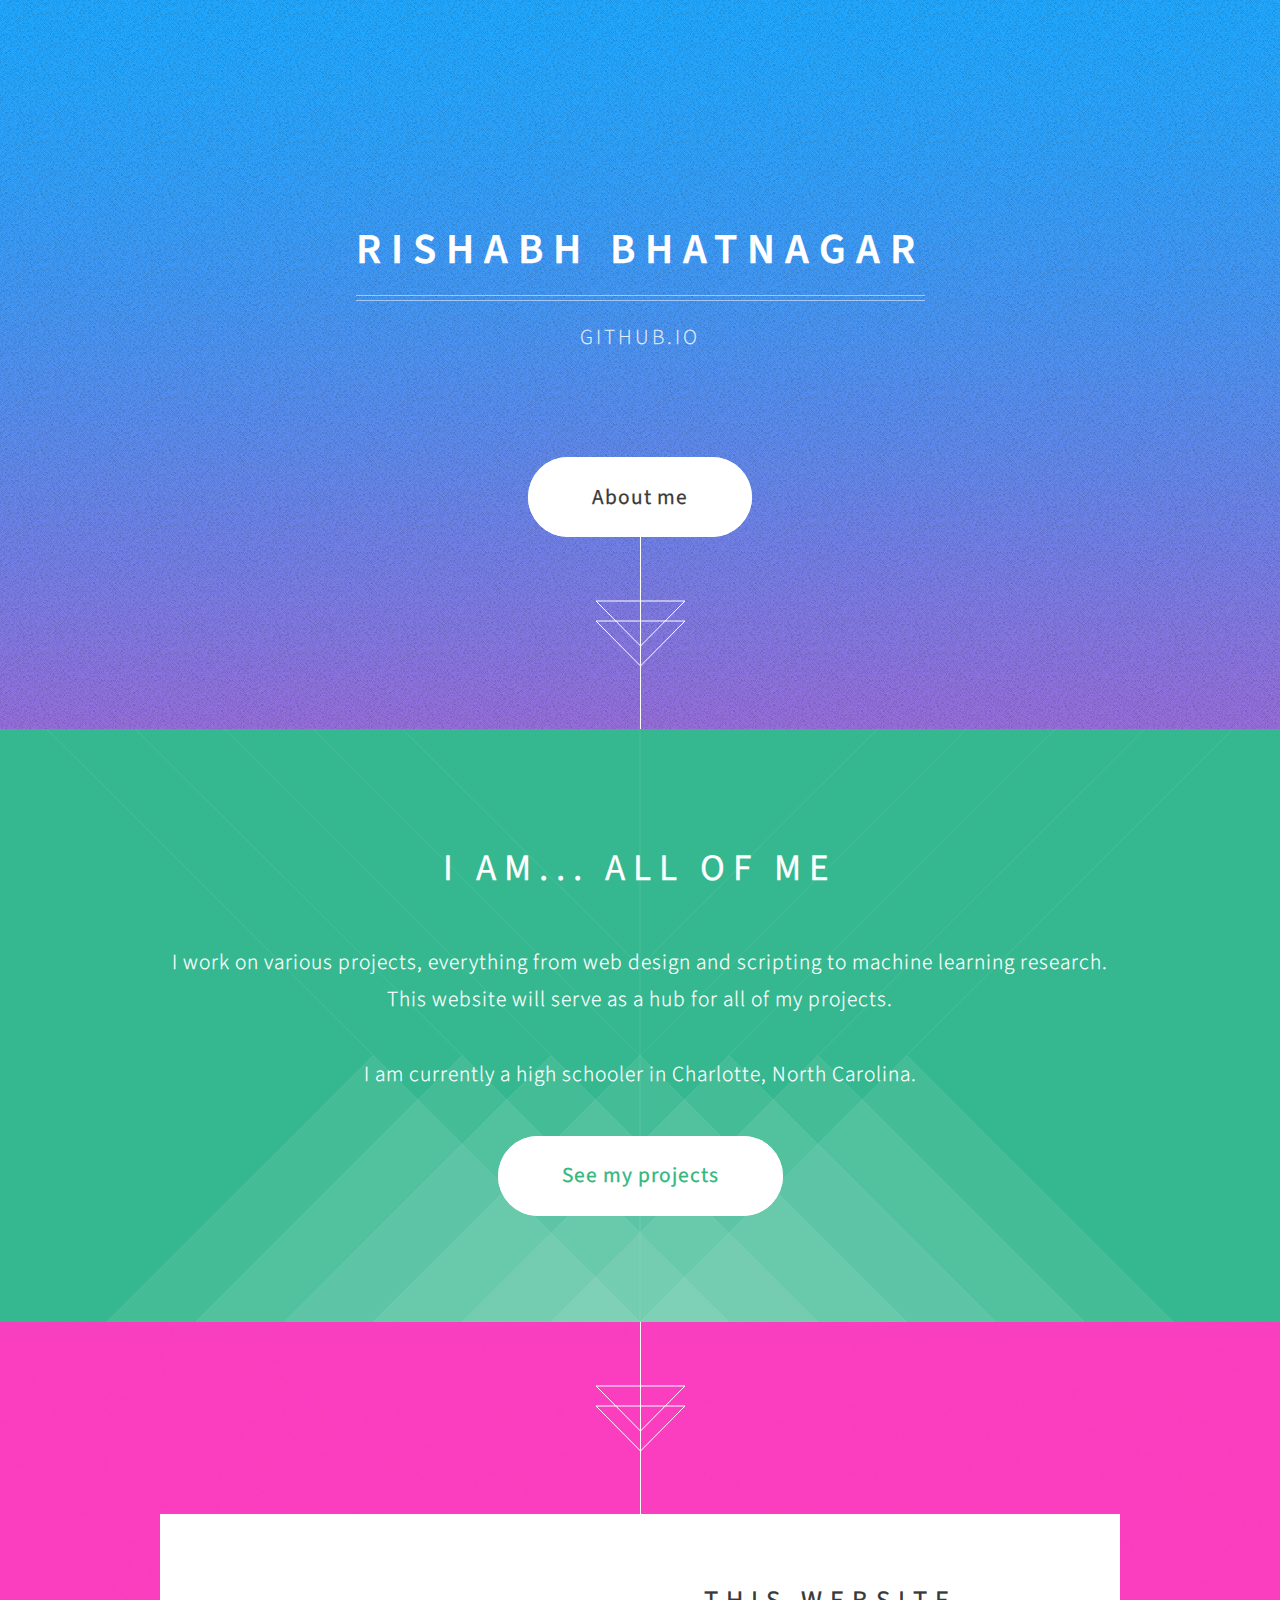
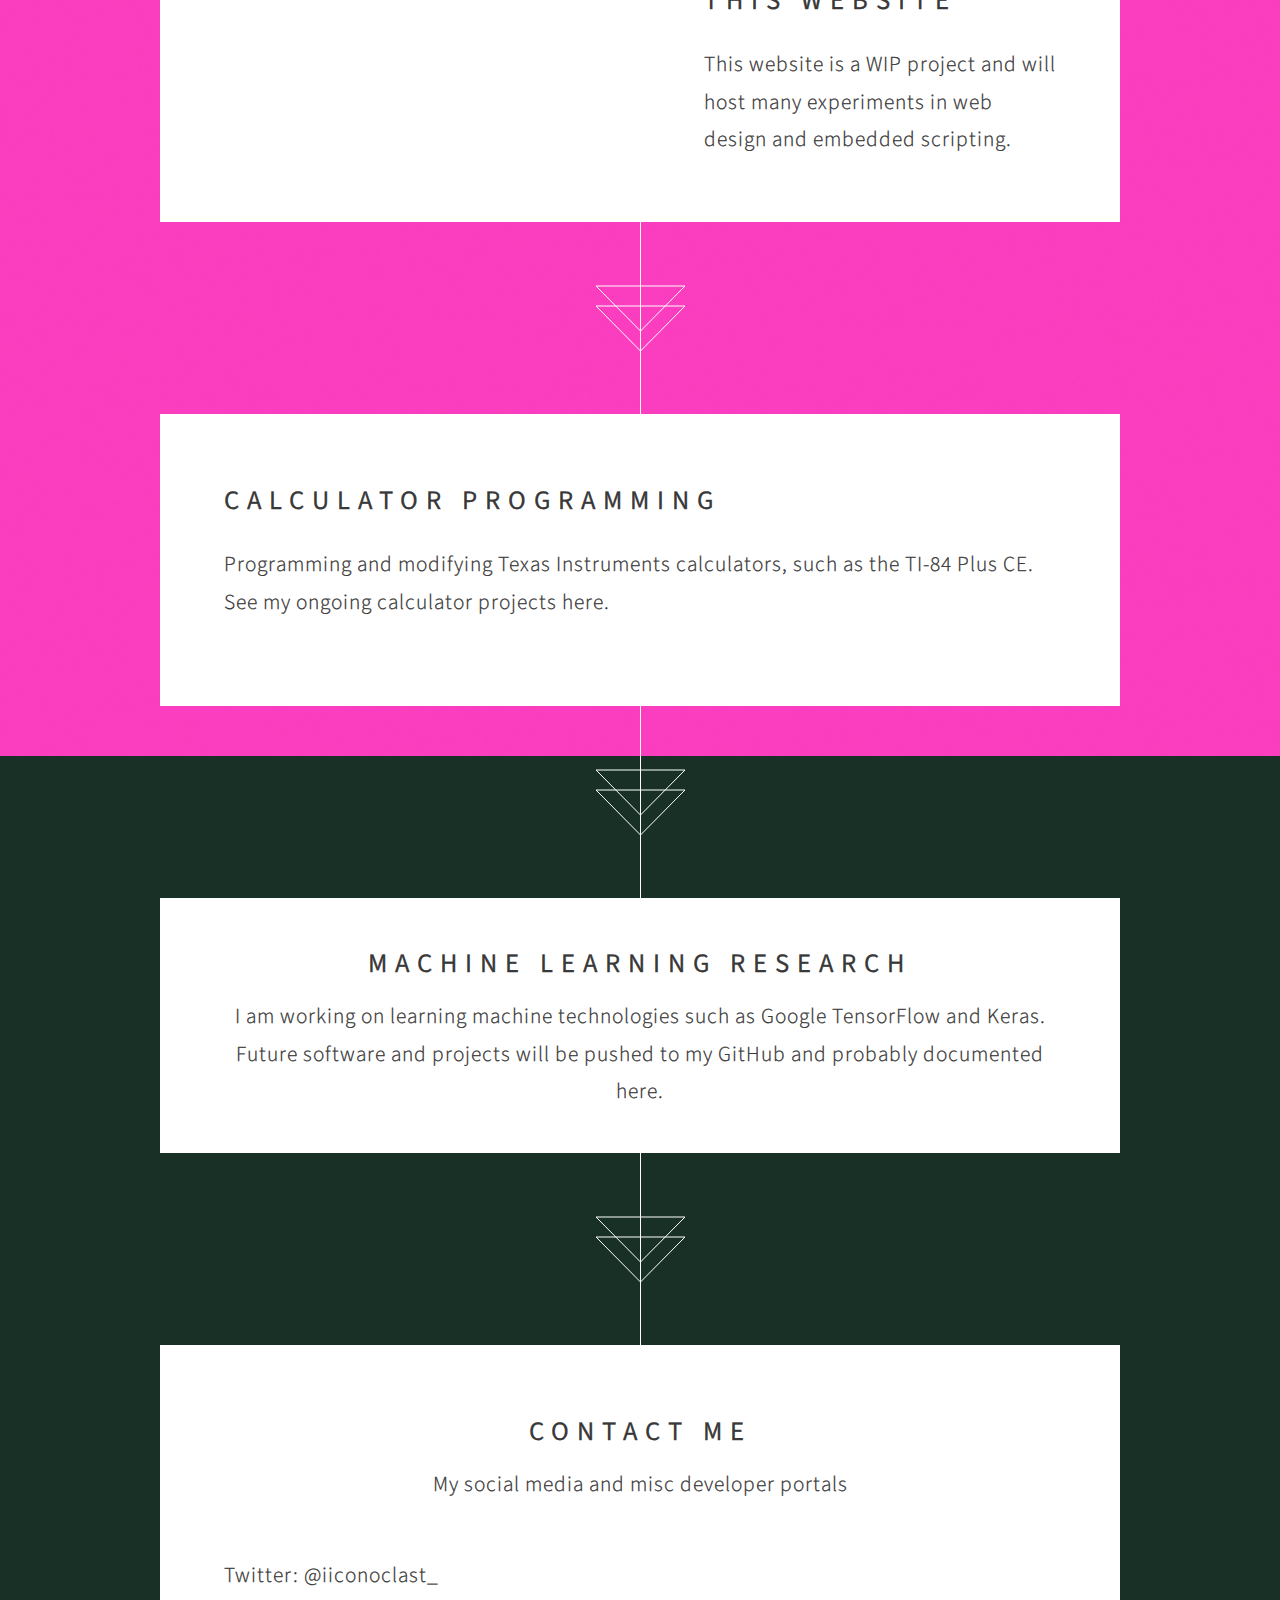
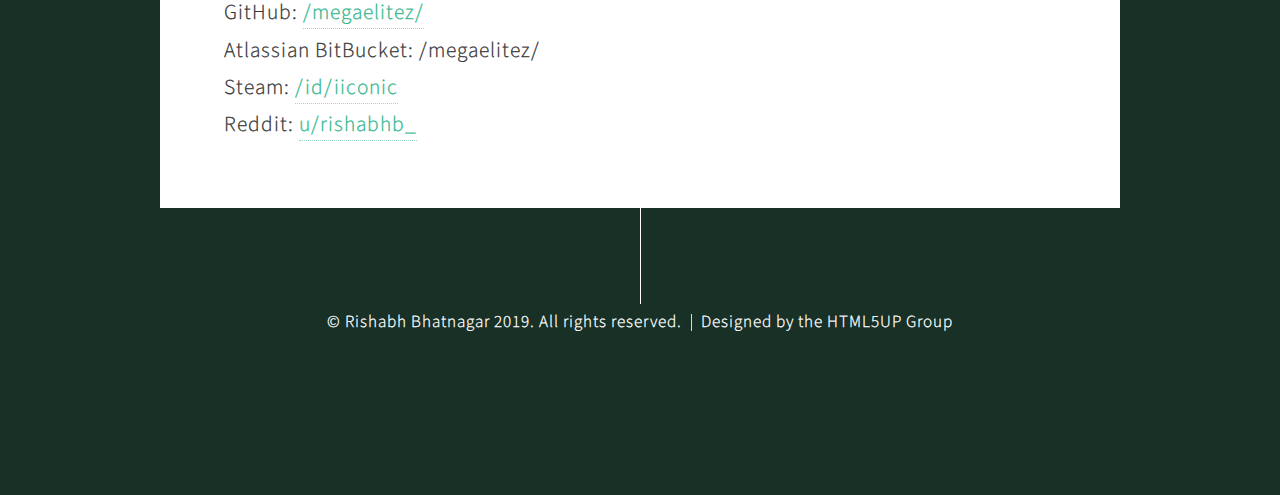
==== commit fcc5b208: "Update with calculator projects 1/" ====
--- a/index.html
+++ b/index.html
@@ -67,10 +67,11 @@
 		<!-- Feature 2 -->
 			<article class="container box style1 left">
 				<header>
-						<h2>My GitHub<br/>
-						Repository</h2>
-				</header>
-			  <p>My GitHub hosts my software and its documentation. You can access it at <a>github.com/megaelitez.</a></p>
+						<h2>Calculator Programming
+							<br/>
+						</h2>
+				</header>
+			  <p>Programming and modifying Texas Instruments calculators, such as the TI-84 Plus CE. See my ongoing calculator projects here. </a></p>
 				<div class="inner">
 </div>
 			</article>
@@ -79,7 +80,7 @@
 			<article class="container box style2">
 				<header>
 					<h2>Machine Learning Research</h2>
-					<p>I am working on learning machine technologies such as Google TensorFlow and Keras. Future software and project will be pushed to my GitHub and probably documented here.</p>
+					<p>I am working on learning machine technologies such as Google TensorFlow and Keras. Future software and projects will be pushed to my GitHub and probably documented here.</p>
 				</header>
 			</article>
 
@@ -92,7 +93,7 @@
 				<p>Twitter: @iiconoclast_<br>
 				GitHub: <a href="github.com/megaelitez">/megaelitez/</a><br>
 				Atlassian BitBucket: /megaelitez/<br>
-					Steam: <a href="steamcommunity.com/id/iiconic>/id/iiconic"></a><br>
+					Steam: <a href="steamcommunity.com/id/iiconic>/id/iiconic">/id/iiconic</a><br>
 				Reddit: <a href="reddit.com/u/rishabhb">u/rishabhb_</a>
 				</p>
 				
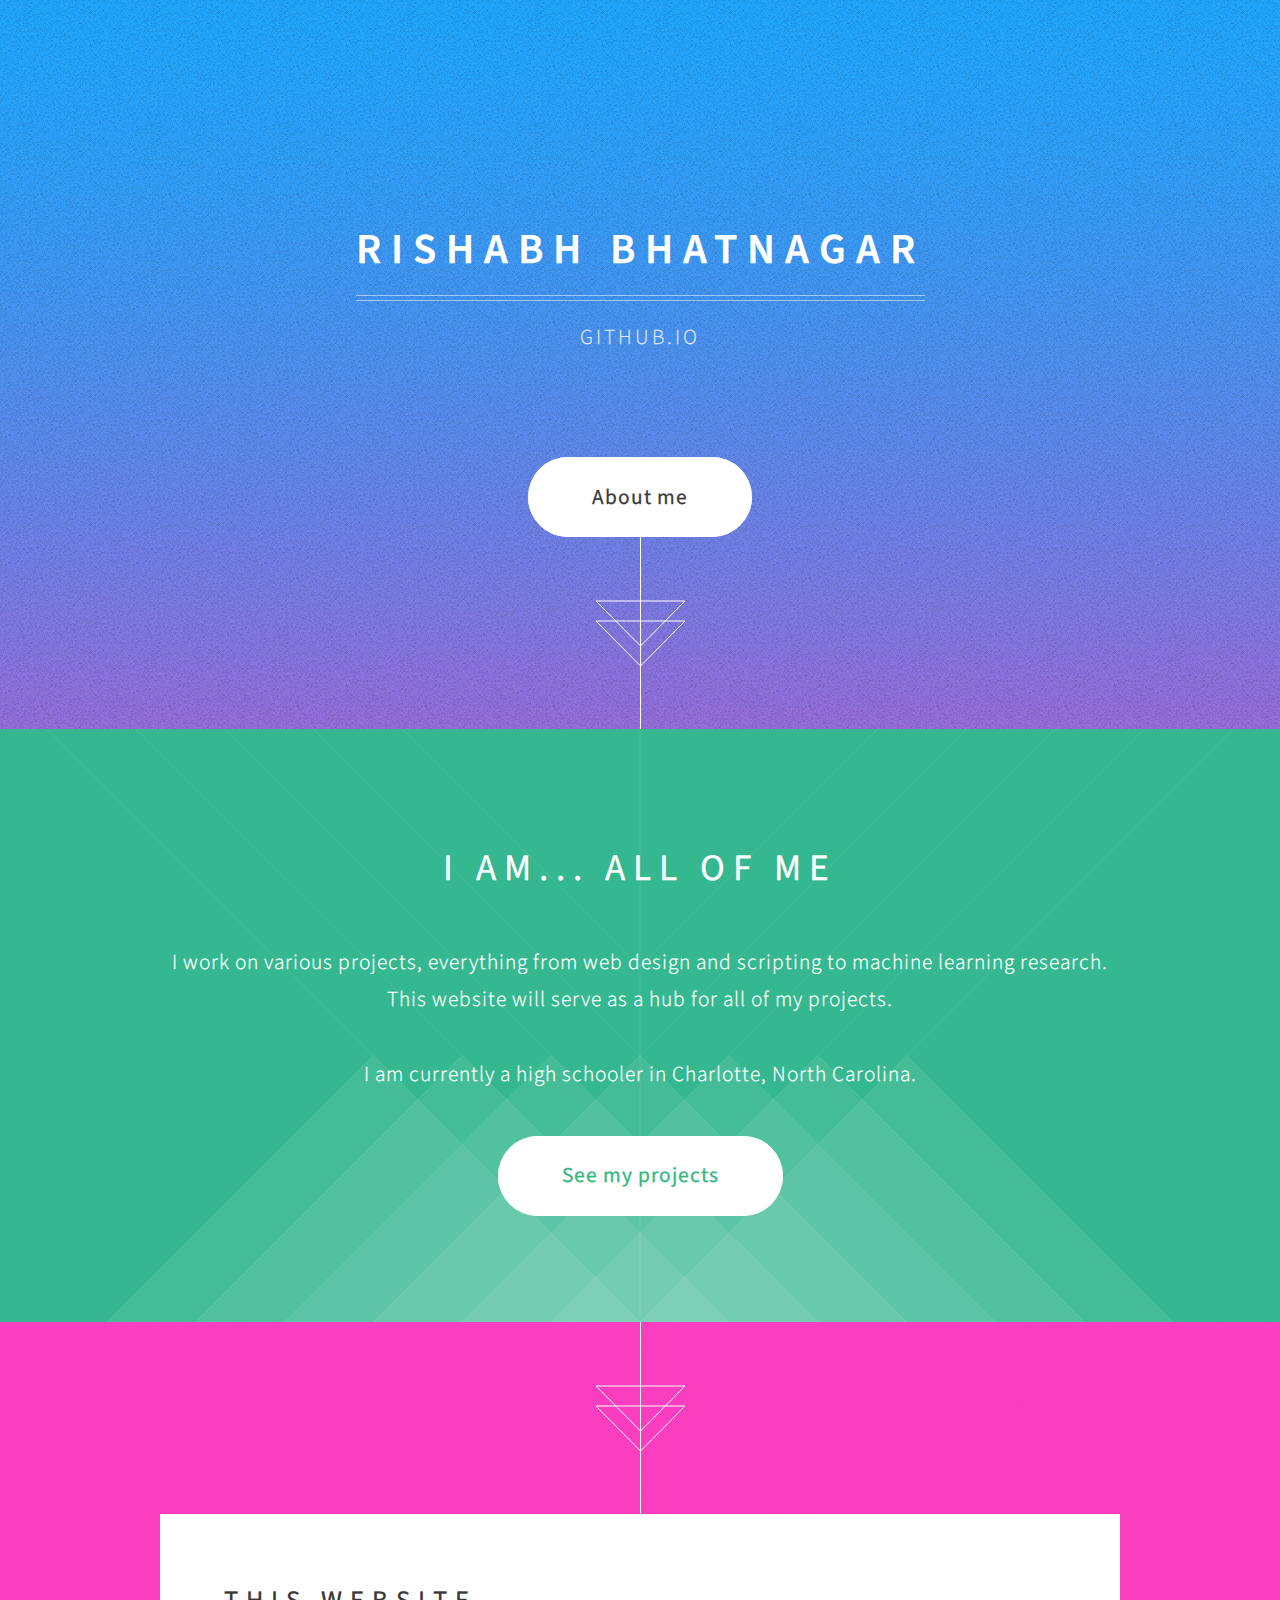
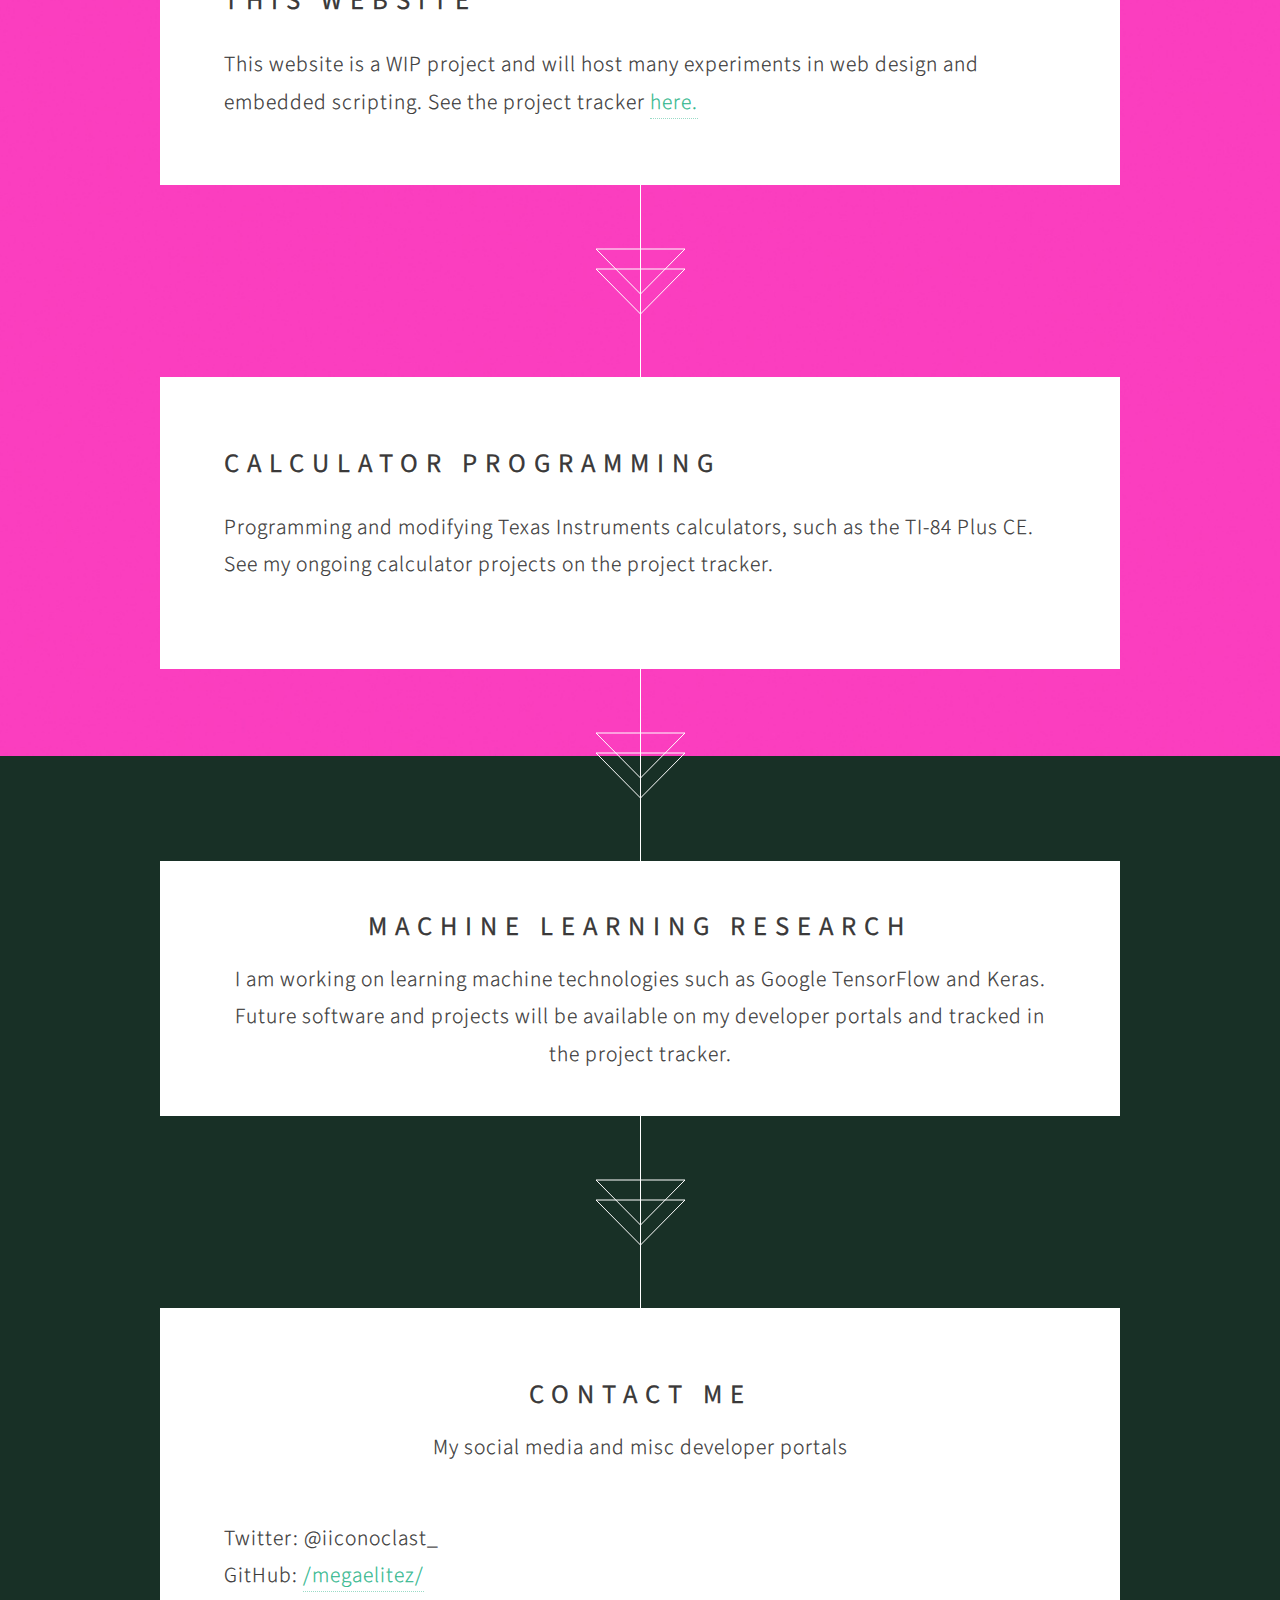
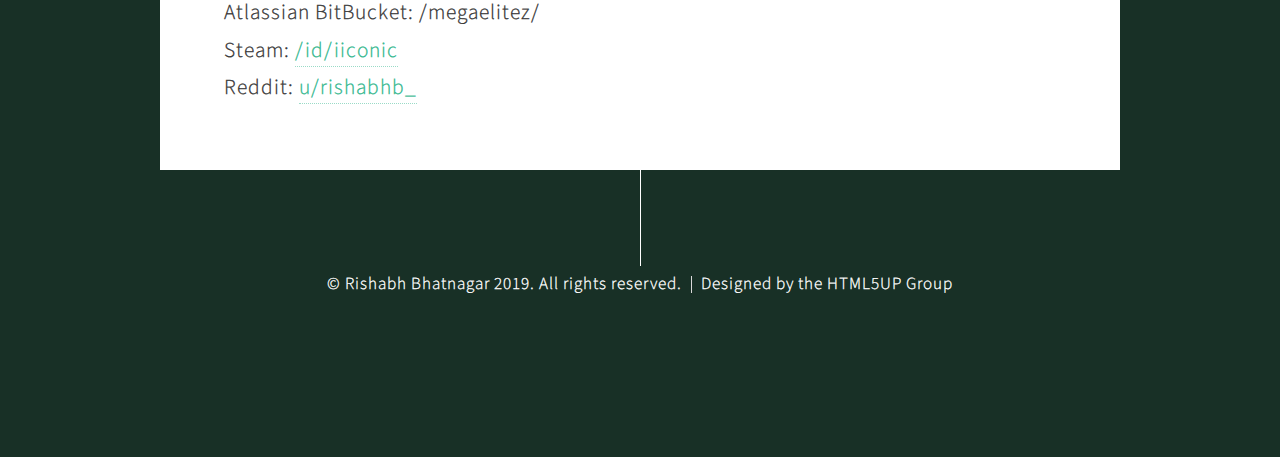
==== commit ee72e6a5: "Project Tracker v1 Alpha" ====
--- a/index.html
+++ b/index.html
@@ -56,22 +56,21 @@
 
 		<!-- Feature 1 -->
 	<article id="first" class="container box style1 right" >
-				<div class="inner" >
 					<header>
 						<h2>This website</h2>
 					</header>
-					<p>This website is a WIP project and will host many experiments in web design and embedded scripting.</p>
-				</div>
-			</article>
+					<p>This website is a WIP project and will host many experiments in web design and embedded scripting. See the project tracker <a href='projects.html'>here.</a></p>
+			
+	</article>
 
 		<!-- Feature 2 -->
 			<article class="container box style1 left">
 				<header>
 						<h2>Calculator Programming
 							<br/>
-						</h2>
-				</header>
-			  <p>Programming and modifying Texas Instruments calculators, such as the TI-84 Plus CE. See my ongoing calculator projects here. </a></p>
+				  </h2>
+				</header>
+			  <p>Programming and modifying Texas Instruments calculators, such as the TI-84 Plus CE. See my ongoing calculator projects on the project tracker. </a></p>
 				<div class="inner">
 </div>
 			</article>
@@ -80,7 +79,7 @@
 			<article class="container box style2">
 				<header>
 					<h2>Machine Learning Research</h2>
-					<p>I am working on learning machine technologies such as Google TensorFlow and Keras. Future software and projects will be pushed to my GitHub and probably documented here.</p>
+					<p>I am working on learning machine technologies such as Google TensorFlow and Keras. Future software and projects will be available on my developer portals and tracked in the project tracker.</p>
 				</header>
 			</article>
 
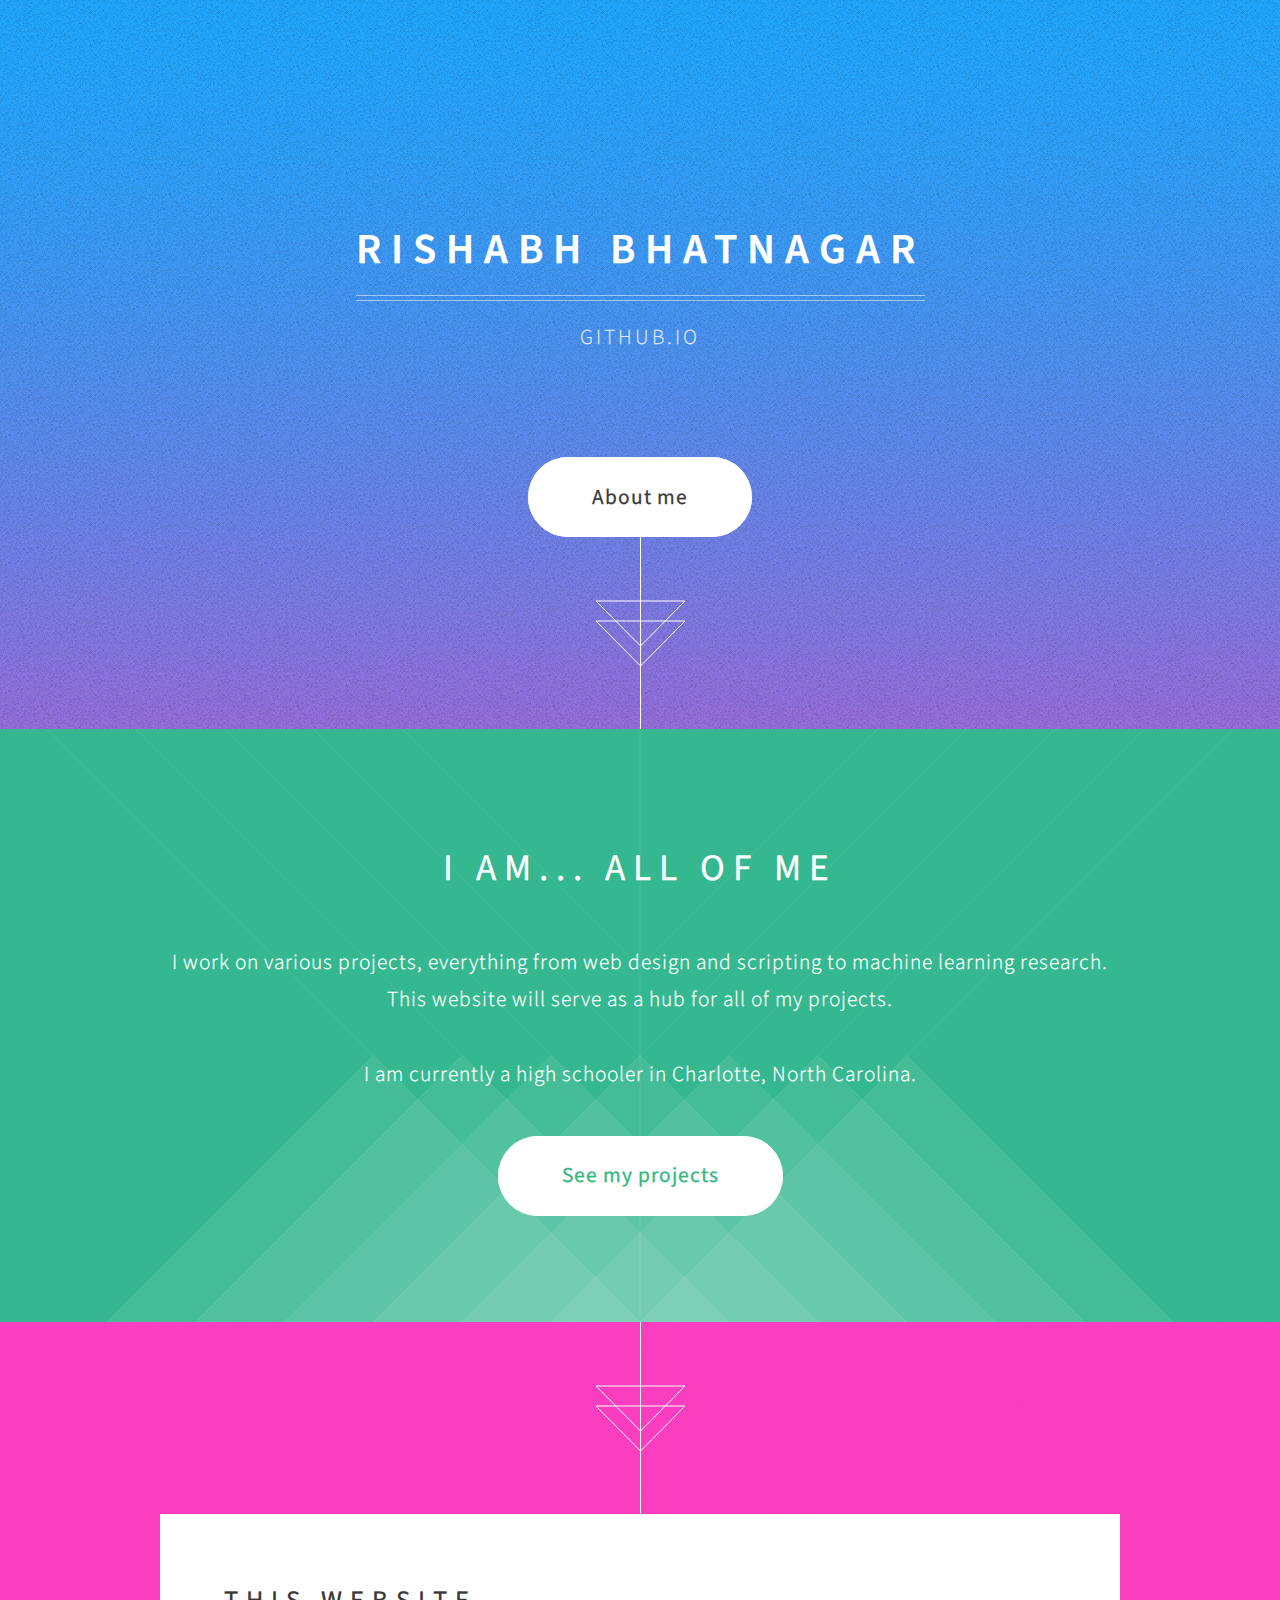
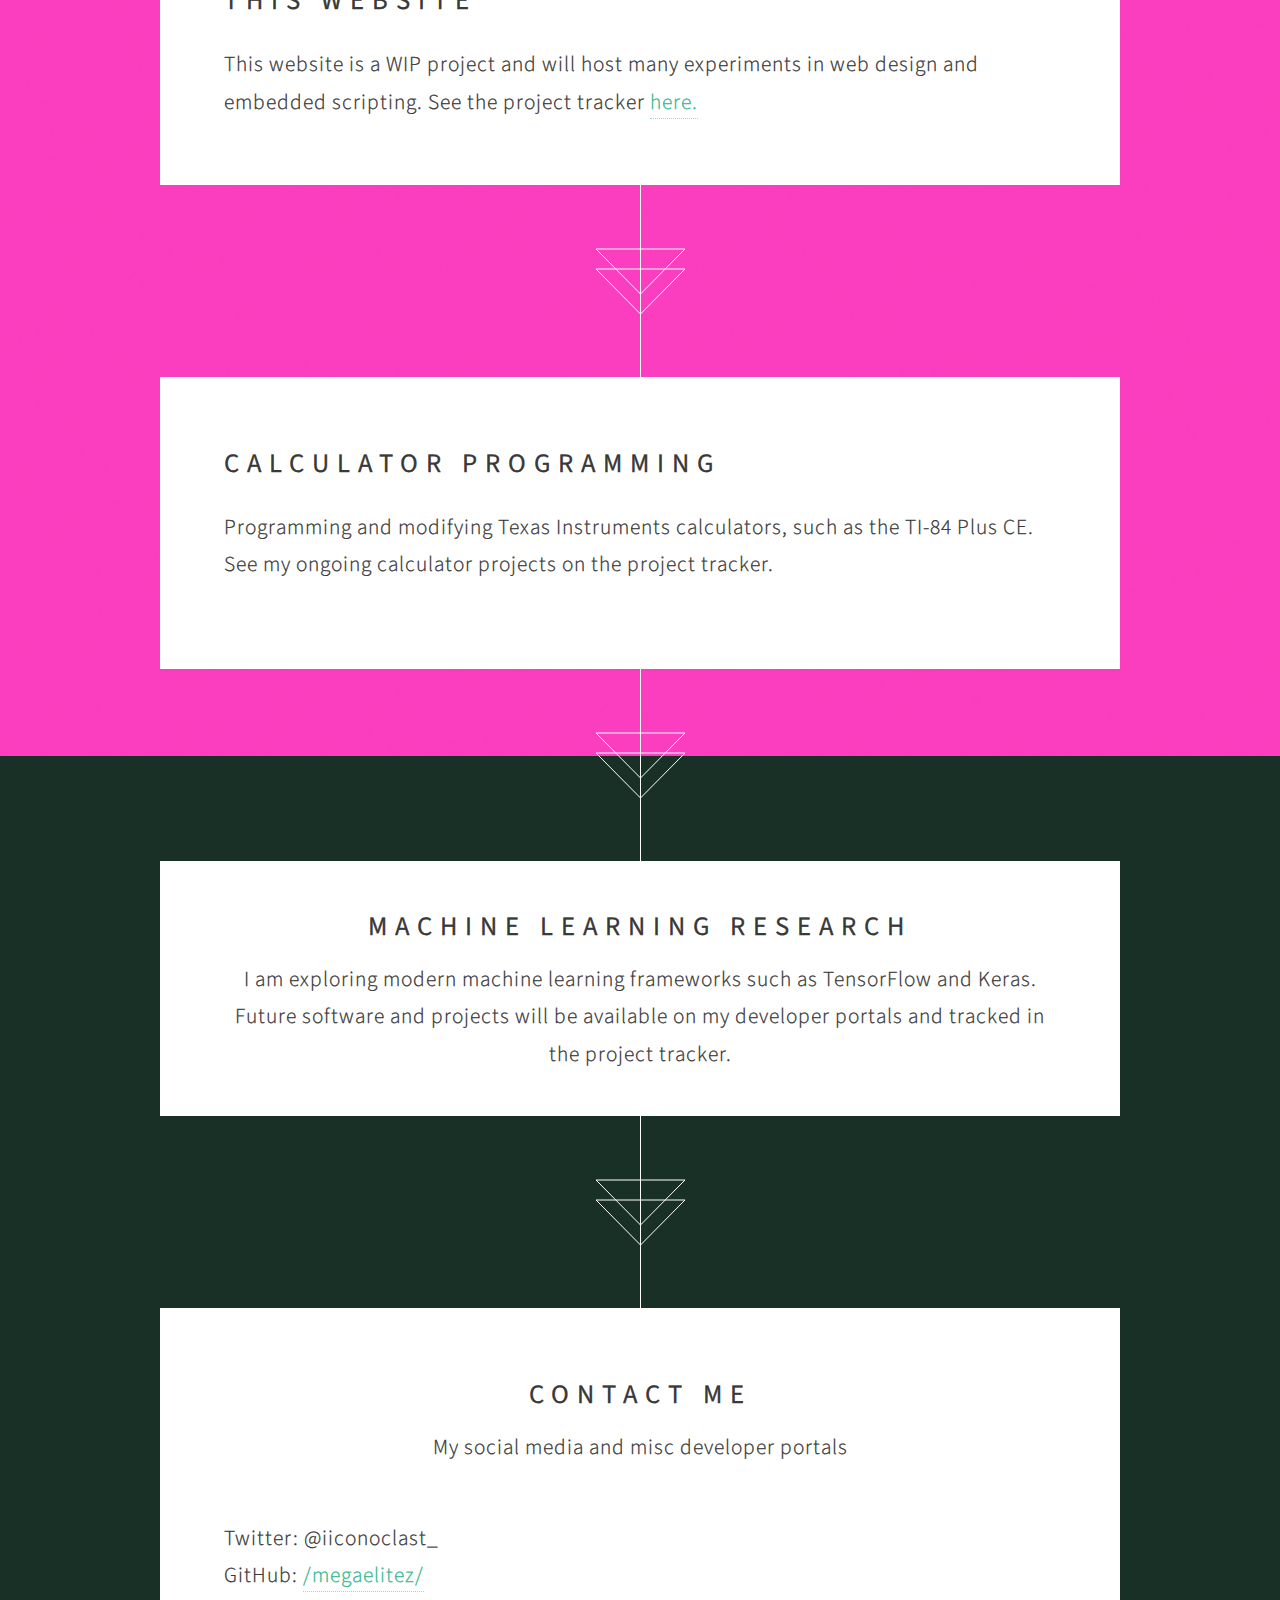
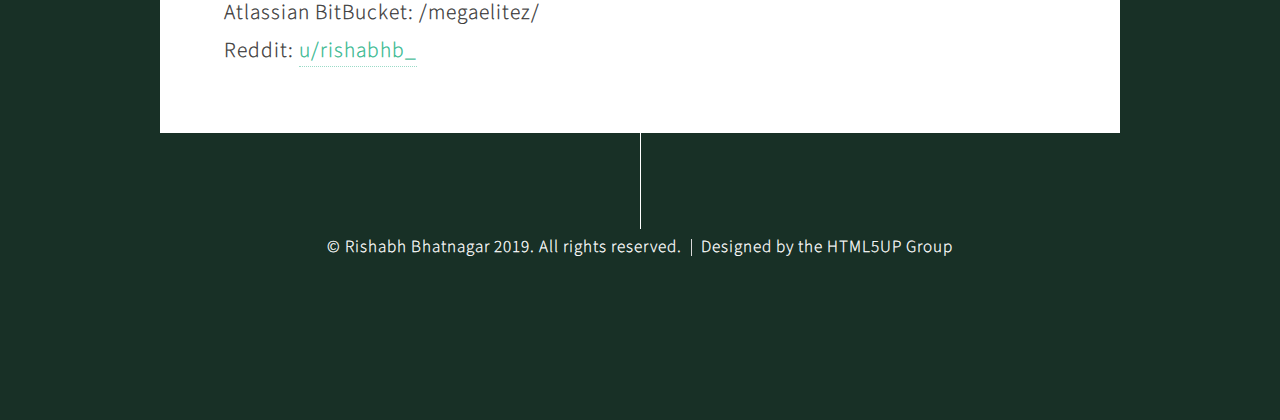
==== commit e3af0bd6: "Minor Changes" ====
--- a/index.html
+++ b/index.html
@@ -59,7 +59,7 @@
 					<header>
 						<h2>This website</h2>
 					</header>
-					<p>This website is a WIP project and will host many experiments in web design and embedded scripting. See the project tracker <a href='projects.html'>here.</a></p>
+					<p>This website is a WIP project and will host many experiments in web design and embedded scripting. See the project tracker <a href="projects.html">here.</a></p>
 			
 	</article>
 
@@ -68,9 +68,9 @@
 				<header>
 						<h2>Calculator Programming
 							<br/>
-				  </h2>
-				</header>
-			  <p>Programming and modifying Texas Instruments calculators, such as the TI-84 Plus CE. See my ongoing calculator projects on the project tracker. </a></p>
+				 		</h2>
+				</header>
+			  <p>Programming and modifying Texas Instruments calculators, such as the TI-84 Plus CE. See my ongoing calculator projects on the project tracker. </p>
 				<div class="inner">
 </div>
 			</article>
@@ -79,7 +79,7 @@
 			<article class="container box style2">
 				<header>
 					<h2>Machine Learning Research</h2>
-					<p>I am working on learning machine technologies such as Google TensorFlow and Keras. Future software and projects will be available on my developer portals and tracked in the project tracker.</p>
+					<p>I am exploring modern machine learning frameworks such as TensorFlow and Keras. Future software and projects will be available on my developer portals and tracked in the project tracker.</p>
 				</header>
 			</article>
 
@@ -92,7 +92,6 @@
 				<p>Twitter: @iiconoclast_<br>
 				GitHub: <a href="github.com/megaelitez">/megaelitez/</a><br>
 				Atlassian BitBucket: /megaelitez/<br>
-					Steam: <a href="steamcommunity.com/id/iiconic>/id/iiconic">/id/iiconic</a><br>
 				Reddit: <a href="reddit.com/u/rishabhb">u/rishabhb_</a>
 				</p>
 				
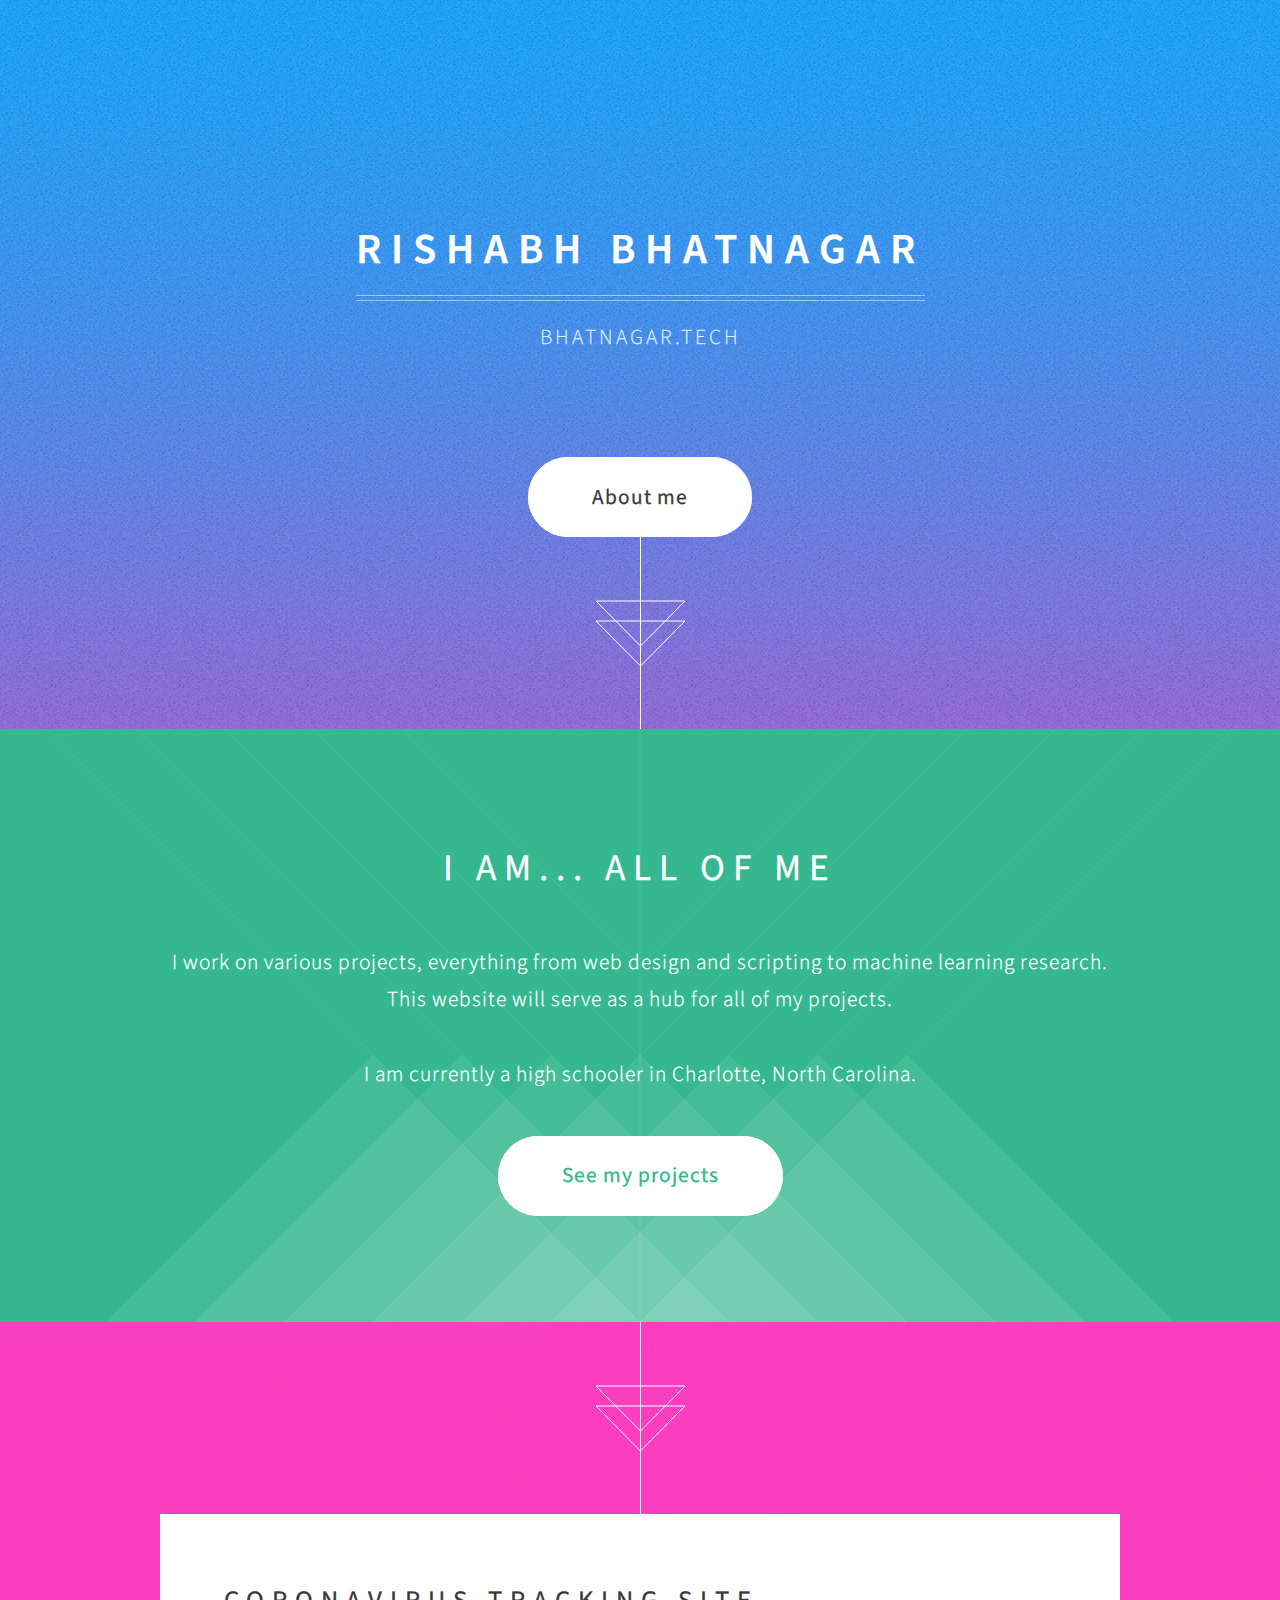
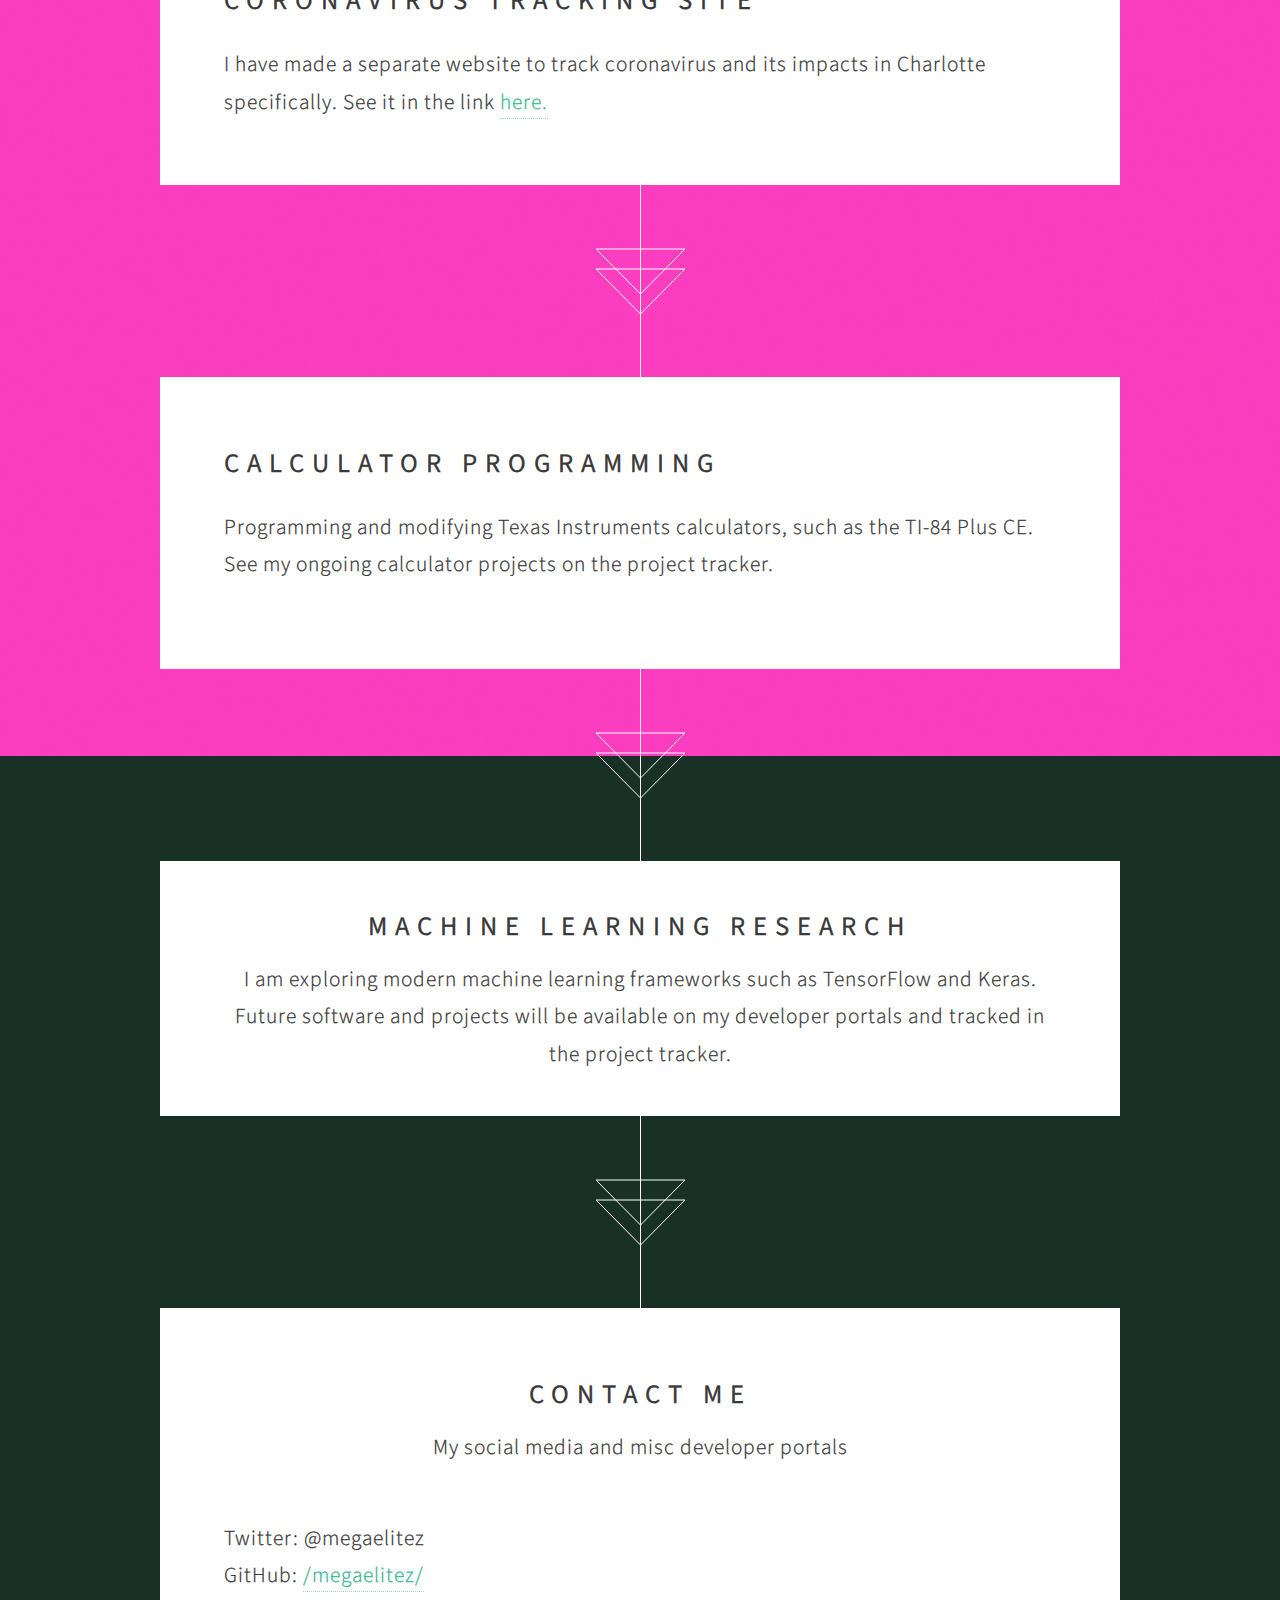
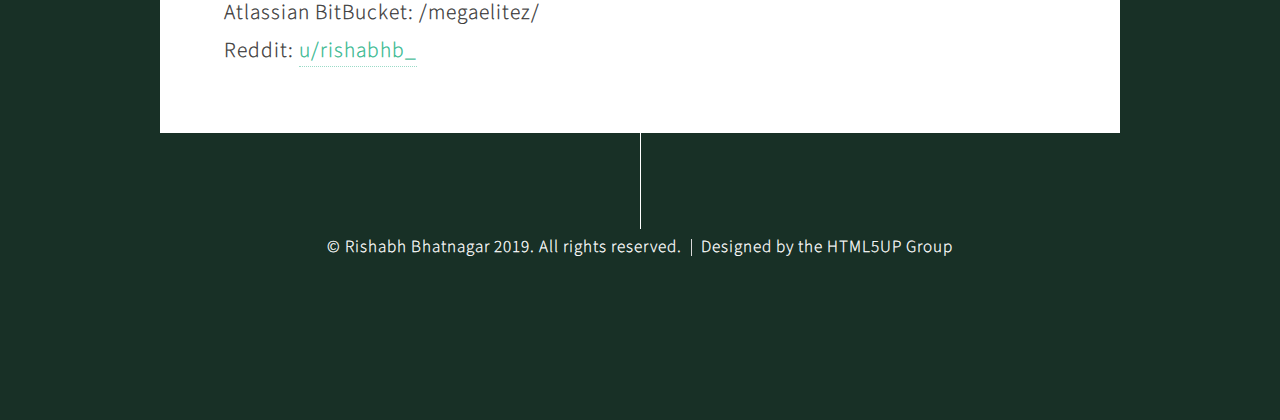
==== commit 85d39efe: "Update index.html with coronavirus tracker" ====
--- a/index.html
+++ b/index.html
@@ -17,7 +17,7 @@
 </script>
 
 
-		<title>Rishabh Bhatnagar - GitHub.io </title>
+		<title>Rishabh Bhatnagar - bhatnagar.tech </title>
 		<meta charset="utf-8" />
 		<meta name="viewport" content="width=device-width, initial-scale=1, user-scalable=no" />
 		<link rel="stylesheet" href="assets/css/main.css" />
@@ -29,7 +29,7 @@
 			<section id="header">
 				<header>
 					<h1>Rishabh Bhatnagar</h1>
-					<p>github.io</p>
+					<p>bhatnagar.tech</p>
 				</header>
 				<footer>
 					<a href="#banner" class="button style2 scrolly-middle">About me</a>
@@ -57,9 +57,9 @@
 		<!-- Feature 1 -->
 	<article id="first" class="container box style1 right" >
 					<header>
-						<h2>This website</h2>
-					</header>
-					<p>This website is a WIP project and will host many experiments in web design and embedded scripting. See the project tracker <a href="projects.html">here.</a></p>
+						<h2>Coronavirus tracking site</h2>
+					</header>
+					<p>I have made a separate website to track coronavirus and its impacts in Charlotte specifically. See it in the link <a href="projects.html">here.</a></p>
 			
 	</article>
 
@@ -89,7 +89,7 @@
 					<h2>Contact Me</h2>
 					<p>My social media and misc developer portals</p>
 				</header>
-				<p>Twitter: @iiconoclast_<br>
+				<p>Twitter: @megaelitez<br>
 				GitHub: <a href="github.com/megaelitez">/megaelitez/</a><br>
 				Atlassian BitBucket: /megaelitez/<br>
 				Reddit: <a href="reddit.com/u/rishabhb">u/rishabhb_</a>
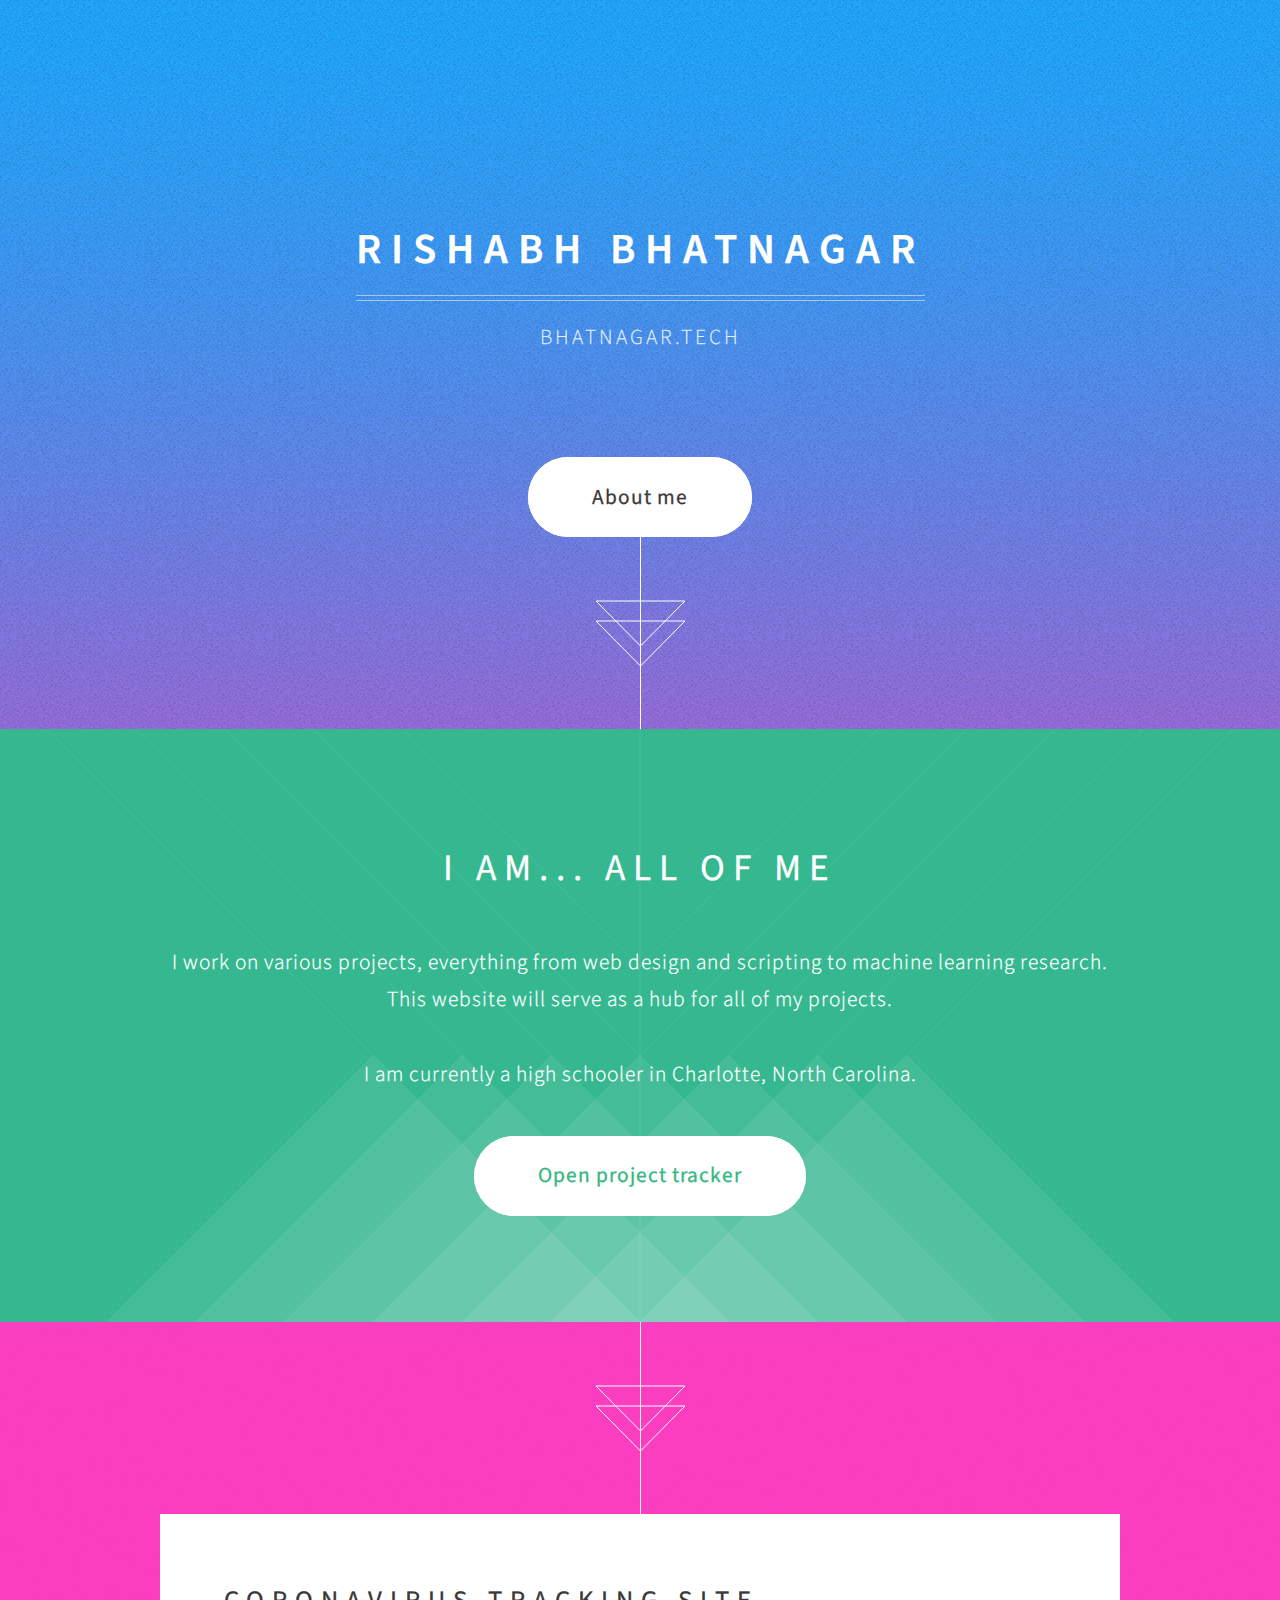
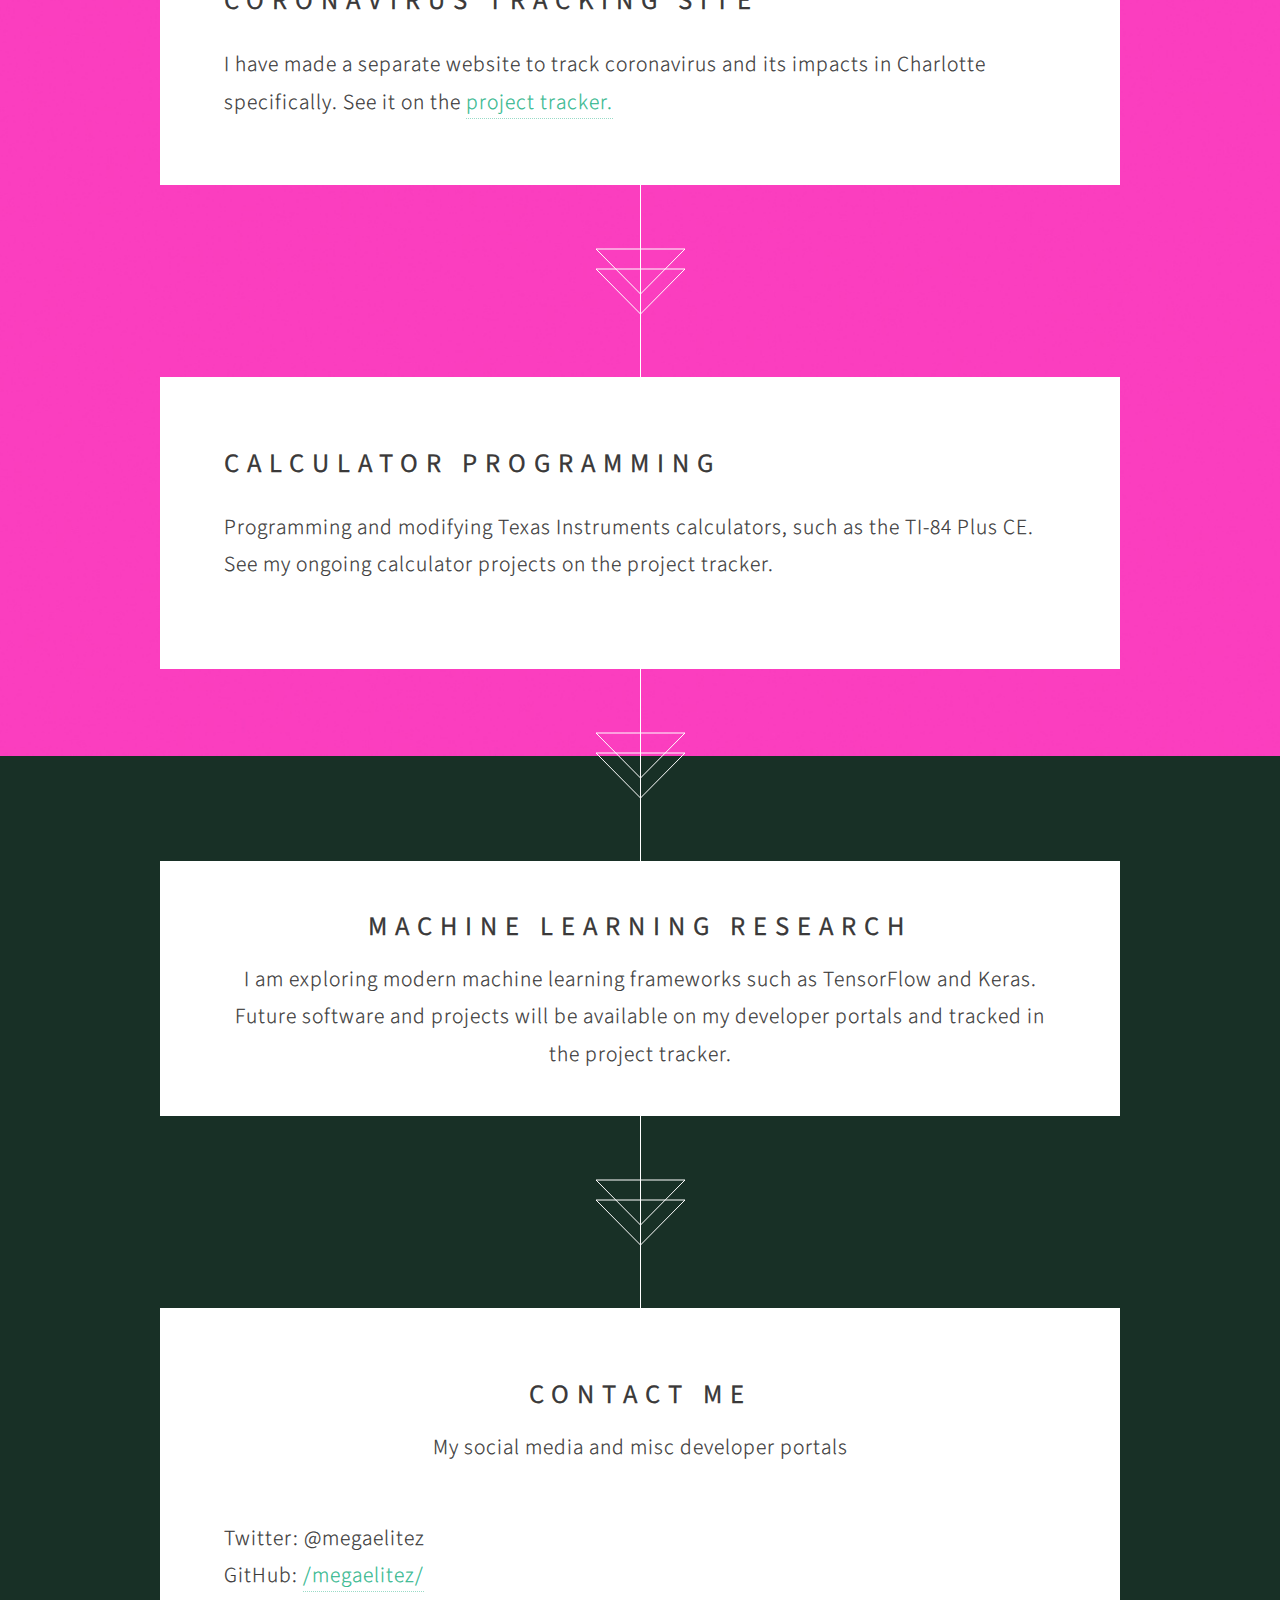
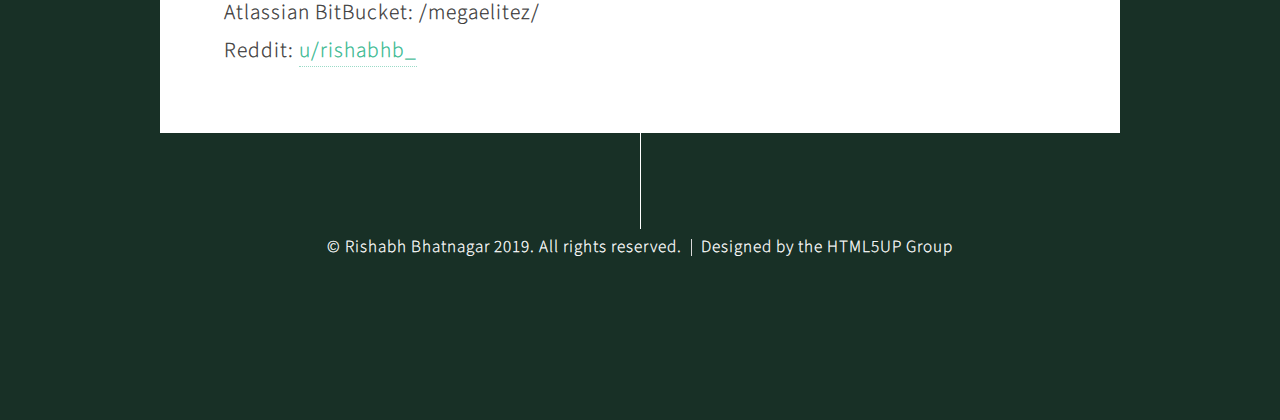
==== commit 75357cfb: "Update Project Tracker" ====
--- a/index.html
+++ b/index.html
@@ -50,7 +50,7 @@
 				<p>I am currently a high schooler in Charlotte, North Carolina.
 			  </p>
 				<footer>
-					<a href="#first" class="button style2 scrolly">See my projects</a>
+					<a href="projects.html" class="button style2 scrolly">Open project tracker</a>
 				</footer>
 			</section>
 
@@ -59,7 +59,7 @@
 					<header>
 						<h2>Coronavirus tracking site</h2>
 					</header>
-					<p>I have made a separate website to track coronavirus and its impacts in Charlotte specifically. See it in the link <a href="projects.html">here.</a></p>
+					<p>I have made a separate website to track coronavirus and its impacts in Charlotte specifically. See it on the <a href="projects.html">project tracker.</a></p>
 			
 	</article>
 
